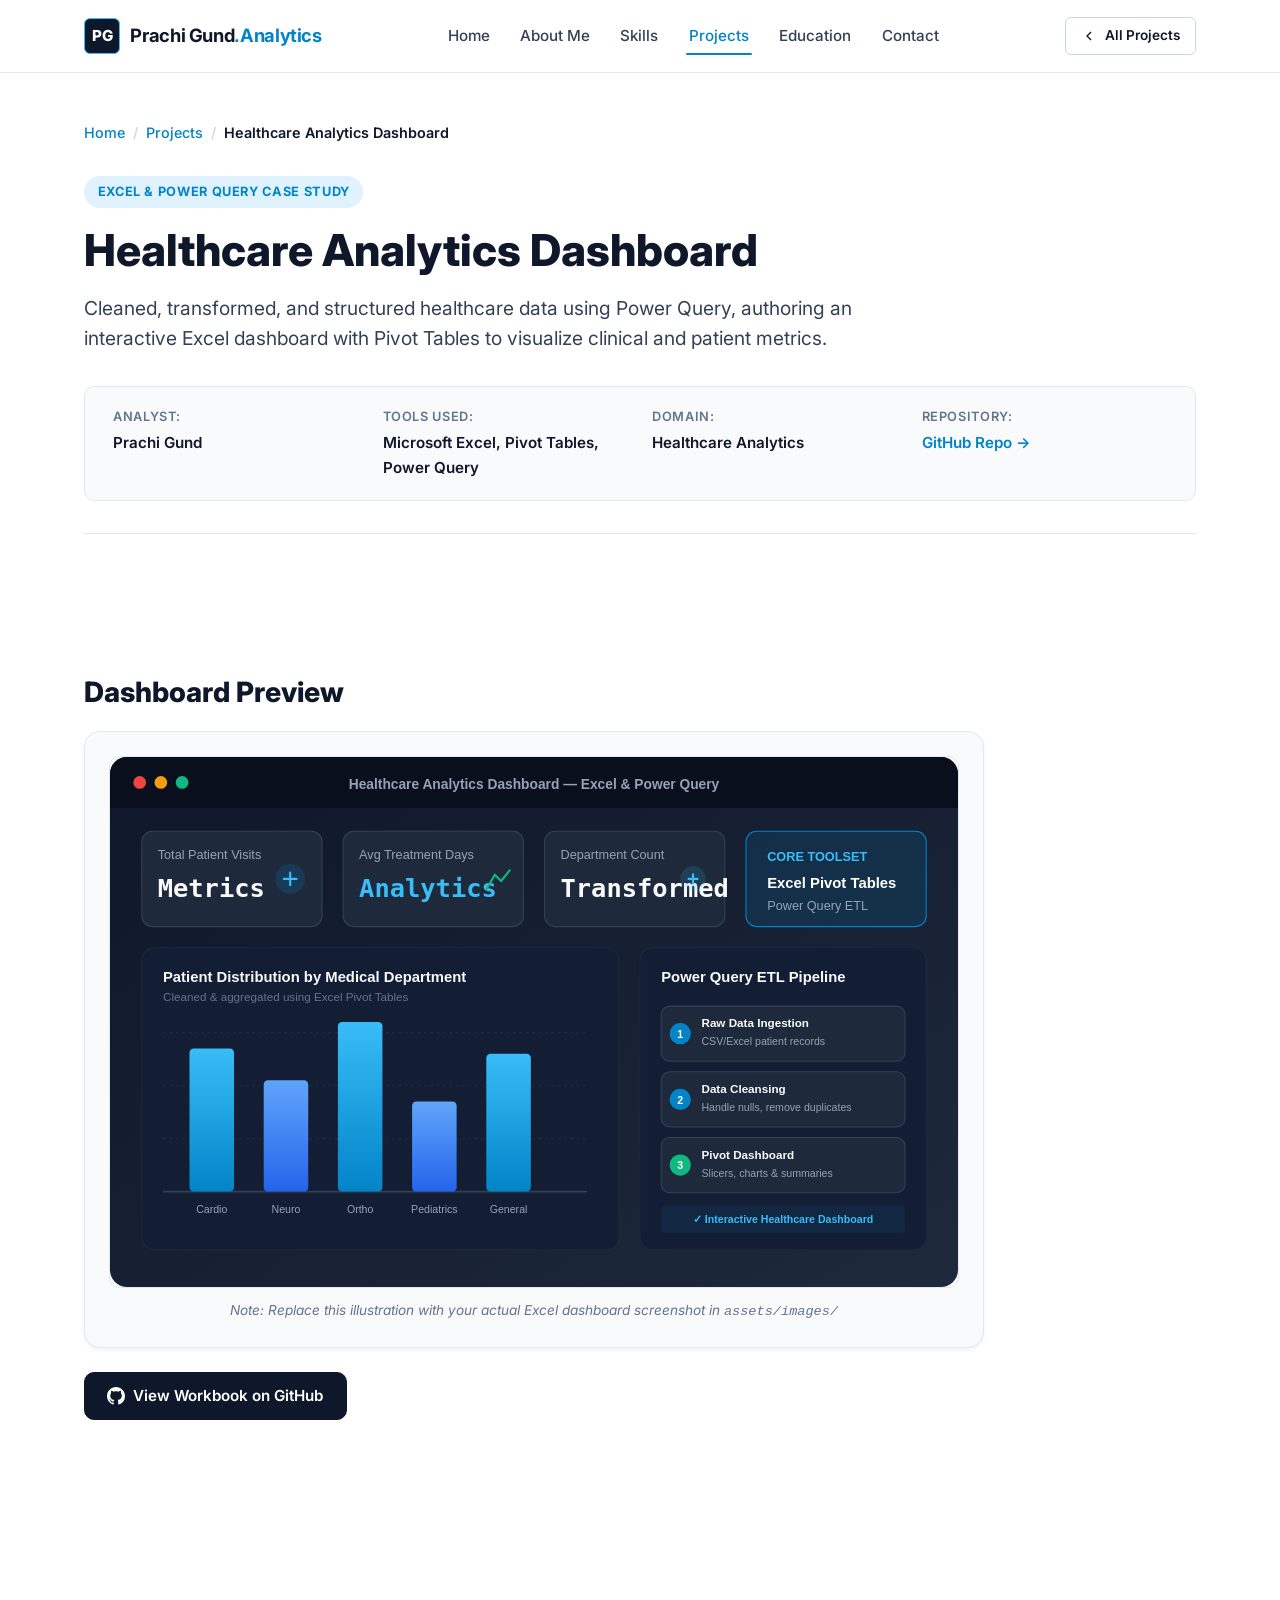
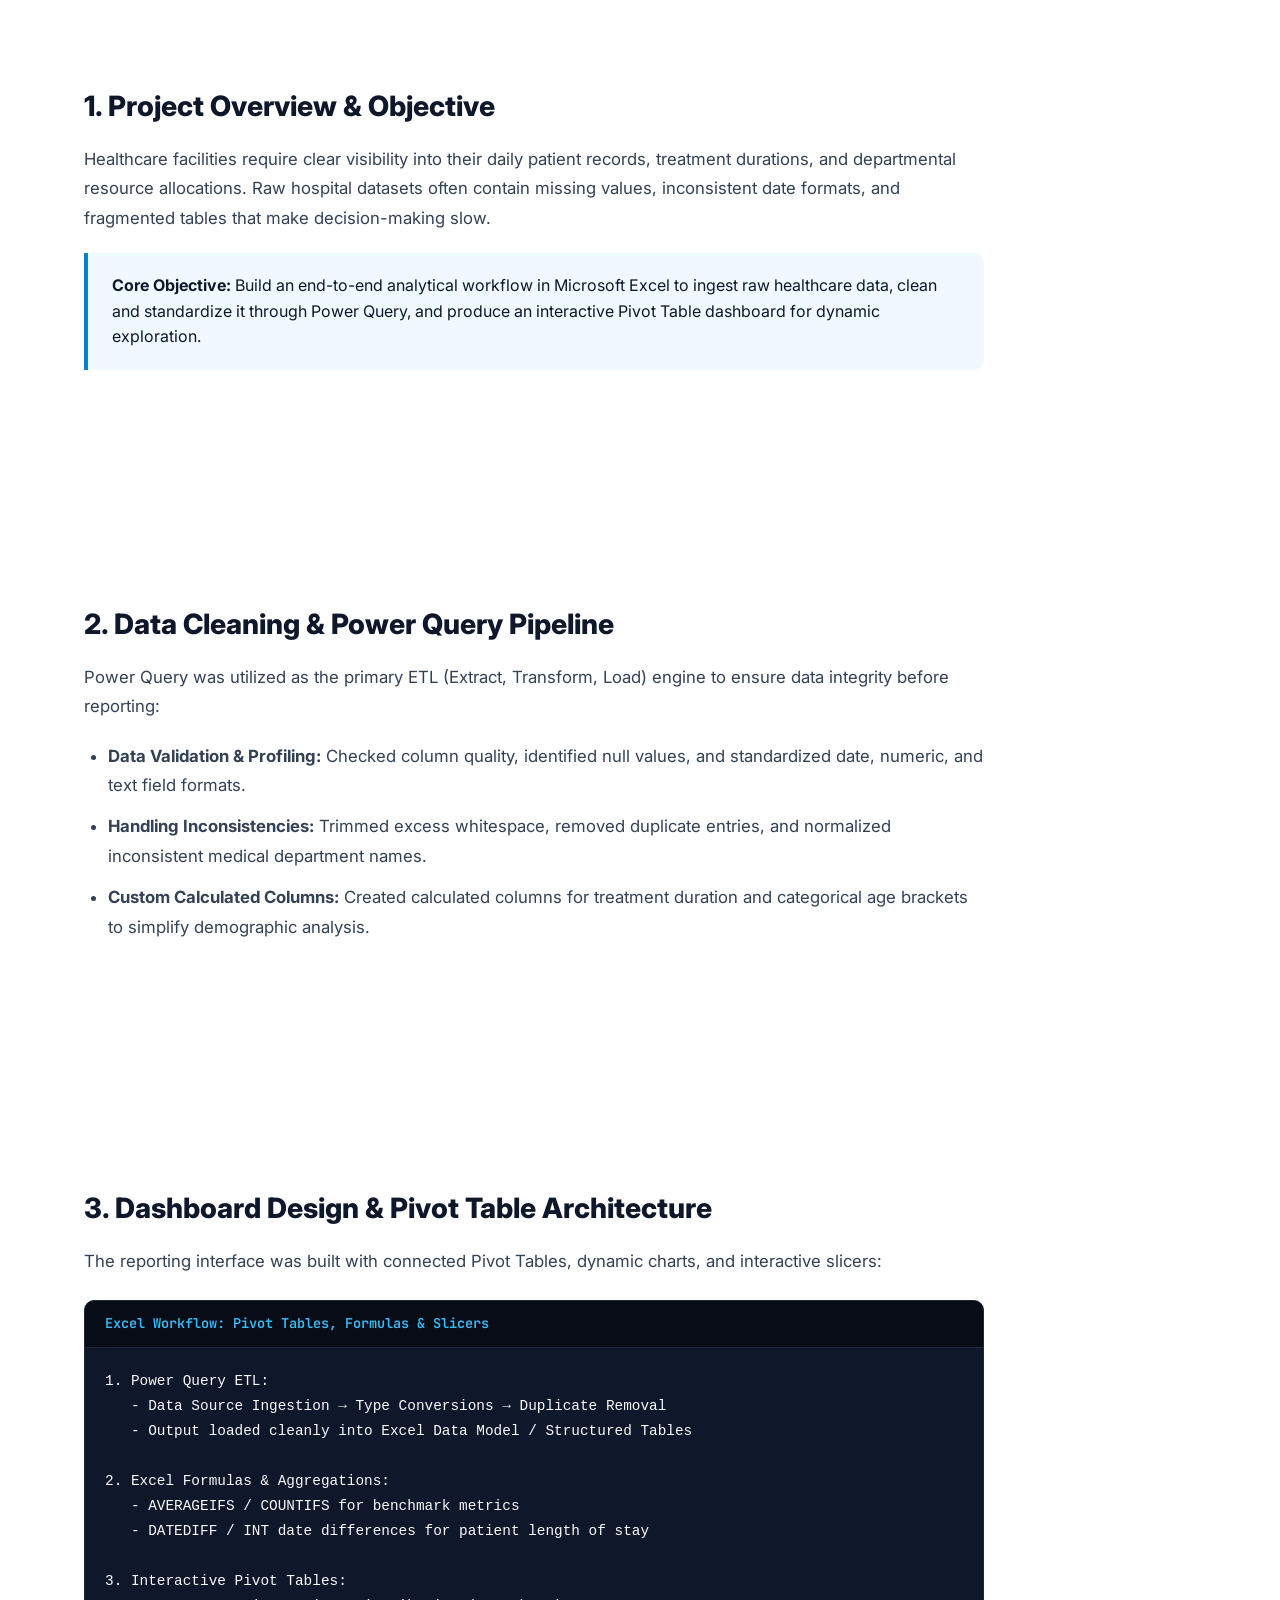
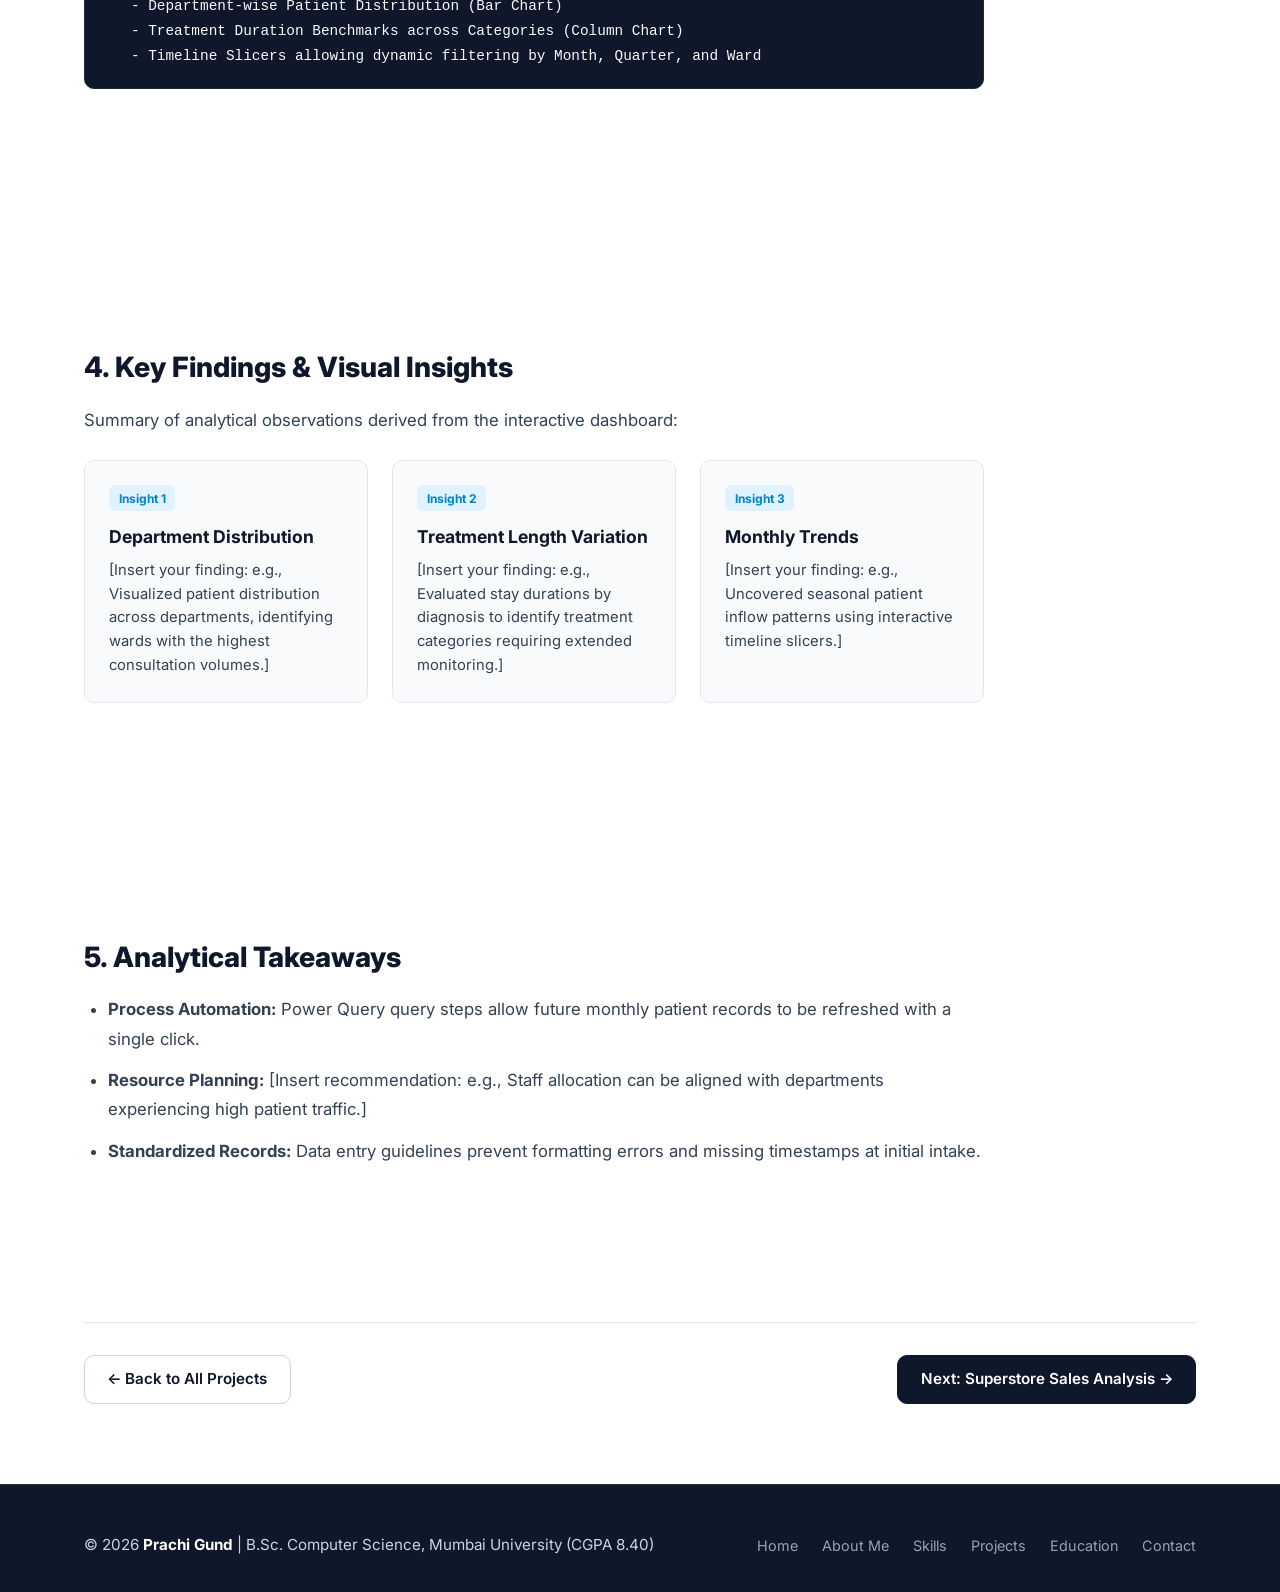
==== project-details/healthcare-analytics/index.html @ e411eb84 "Initial commit - Data Analyst Portfolio" ====
<!DOCTYPE html>
<html lang="en">
<head>
  <meta charset="UTF-8">
  <meta name="viewport" content="width=device-width, initial-scale=1.0">
  <meta name="description" content="Healthcare Analytics Dashboard Case Study - Prachi Gund | Data Analyst Portfolio">
  <title>Healthcare Analytics Dashboard | Case Study | Prachi Gund</title>
  
  <!-- Favicon -->
  <link rel="icon" type="image/svg+xml" href="../../favicon.svg">
  
  <!-- Google Fonts: Inter & JetBrains Mono -->
  <link rel="preconnect" href="https://fonts.googleapis.com">
  <link rel="preconnect" href="https://fonts.gstatic.com" crossorigin>
  <link href="https://fonts.googleapis.com/css2?family=Inter:wght@300;400;500;600;700;800&family=JetBrains+Mono:wght@400;500;600&display=swap" rel="stylesheet">
  
  <!-- Stylesheets -->
  <link rel="stylesheet" href="../../css/style.css">
  <link rel="stylesheet" href="../../css/responsive.css">
</head>
<body class="case-study-page">

  <!-- ==================== TOP NAVIGATION ==================== -->
  <header class="site-header">
    <div class="container navbar">
      <a href="../../index.html" class="brand-logo" aria-label="Portfolio Home">
        <span class="brand-badge">PG</span>
        <span class="brand-name">Prachi Gund<span class="brand-tag">.Analytics</span></span>
      </a>

      <nav class="nav-menu" id="navMenu">
        <a href="../../index.html#hero" class="nav-link">Home</a>
        <a href="../../index.html#about" class="nav-link">About Me</a>
        <a href="../../index.html#skills" class="nav-link">Skills</a>
        <a href="../../index.html#projects" class="nav-link active">Projects</a>
        <a href="../../index.html#education" class="nav-link">Education</a>
        <a href="../../index.html#contact" class="nav-link">Contact</a>
      </nav>

      <div class="nav-actions">
        <a href="../../index.html#projects" class="btn btn-secondary btn-sm">
          <svg width="16" height="16" viewBox="0 0 24 24" fill="none" stroke="currentColor" stroke-width="2">
            <polyline points="15 18 9 12 15 6"></polyline>
          </svg>
          <span>All Projects</span>
        </a>
      </div>
    </div>
  </header>

  <!-- ==================== CASE STUDY HEADER ==================== -->
  <main class="case-study-main">
    <div class="container">
      
      <!-- Breadcrumb -->
      <nav class="breadcrumb" aria-label="Breadcrumb">
        <a href="../../index.html">Home</a>
        <span class="breadcrumb-separator">/</span>
        <a href="../../index.html#projects">Projects</a>
        <span class="breadcrumb-separator">/</span>
        <span class="breadcrumb-current">Healthcare Analytics Dashboard</span>
      </nav>

      <div class="case-study-hero">
        <div class="project-pill-category">Excel &amp; Power Query Case Study</div>
        <h1 class="case-study-title">Healthcare Analytics Dashboard</h1>
        <p class="case-study-subtitle">
          Cleaned, transformed, and structured healthcare data using Power Query, authoring an interactive Excel dashboard with Pivot Tables to visualize clinical and patient metrics.
        </p>

        <!-- Project Metadata Strip -->
        <div class="meta-strip">
          <div class="meta-item">
            <span class="meta-label">Analyst:</span>
            <span class="meta-value">Prachi Gund</span>
          </div>
          <div class="meta-item">
            <span class="meta-label">Tools Used:</span>
            <span class="meta-value">Microsoft Excel, Pivot Tables, Power Query</span>
          </div>
          <div class="meta-item">
            <span class="meta-label">Domain:</span>
            <span class="meta-value">Healthcare Analytics</span>
          </div>
          <div class="meta-item">
            <span class="meta-label">Repository:</span>
            <span class="meta-value">
              <!-- Replace with actual GitHub URL -->
              <a href="[Insert your GitHub project URL]" target="_blank" rel="noopener noreferrer" class="link-external">
                GitHub Repo &rarr;
              </a>
            </span>
          </div>
        </div>
      </div>

      <!-- Main Project Content -->
      <article class="case-study-article">

        <!-- 1. Screenshot Placeholder -->
        <section class="case-study-section">
          <h2 class="article-heading">Dashboard Preview</h2>
          <div class="media-preview-box">
            <!-- Replace this SVG with your actual Excel dashboard screenshot -->
            <img src="../../assets/images/healthcare-dashboard.svg" alt="Healthcare Analytics Dashboard Preview" class="dashboard-img-preview">
            <div class="image-caption-note">
              <em>Note: Replace this illustration with your actual Excel dashboard screenshot in <code>assets/images/</code></em>
            </div>
          </div>
          <div class="action-buttons-wrap">
            <a href="[Insert your GitHub project URL]" target="_blank" rel="noopener noreferrer" class="btn btn-primary">
              <svg width="18" height="18" viewBox="0 0 24 24" fill="currentColor">
                <path d="M12 0C5.37 0 0 5.37 0 12c0 5.31 3.435 9.795 8.205 11.385.6.105.825-.255.825-.57 0-.285-.015-1.23-.015-2.235-3.015.555-3.795-.735-4.035-1.41-.135-.345-.72-1.41-1.23-1.695-.42-.225-1.02-.78-.015-.795.945-.015 1.62.87 1.845 1.23 1.08 1.815 2.805 1.305 3.495.99.105-.78.42-1.305.765-1.605-2.67-.3-5.46-1.335-5.46-5.925 0-1.305.465-2.385 1.23-3.225-.12-.3-.54-1.53.12-3.18 0 0 1.005-.315 3.3 1.23.96-.27 1.98-.405 3-.405s2.04.135 3 .405c2.295-1.56 3.3-1.23 3.3-1.23.66 1.65.24 2.88.12 3.18.765.84 1.23 1.905 1.23 3.225 0 4.605-2.805 5.625-5.475 5.925.435.375.81 1.095.81 2.22 0 1.605-.015 2.895-.015 3.3 0 .315.225.69.825.57A12.02 12.02 0 0 0 24 12c0-6.63-5.37-12-12-12z"/>
              </svg>
              <span>View Workbook on GitHub</span>
            </a>
          </div>
        </section>

        <!-- 2. Objective & Scope -->
        <section class="case-study-section">
          <h2 class="article-heading">1. Project Overview &amp; Objective</h2>
          <p class="article-text">
            Healthcare facilities require clear visibility into their daily patient records, treatment durations, and departmental resource allocations. Raw hospital datasets often contain missing values, inconsistent date formats, and fragmented tables that make decision-making slow.
          </p>
          <div class="callout-box">
            <strong>Core Objective:</strong> Build an end-to-end analytical workflow in Microsoft Excel to ingest raw healthcare data, clean and standardize it through Power Query, and produce an interactive Pivot Table dashboard for dynamic exploration.
          </div>
        </section>

        <!-- 3. Data Transformation with Power Query -->
        <section class="case-study-section">
          <h2 class="article-heading">2. Data Cleaning &amp; Power Query Pipeline</h2>
          <p class="article-text">
            Power Query was utilized as the primary ETL (Extract, Transform, Load) engine to ensure data integrity before reporting:
          </p>
          <ul class="article-list">
            <li><strong>Data Validation &amp; Profiling:</strong> Checked column quality, identified null values, and standardized date, numeric, and text field formats.</li>
            <li><strong>Handling Inconsistencies:</strong> Trimmed excess whitespace, removed duplicate entries, and normalized inconsistent medical department names.</li>
            <li><strong>Custom Calculated Columns:</strong> Created calculated columns for treatment duration and categorical age brackets to simplify demographic analysis.</li>
          </ul>
        </section>

        <!-- 4. Interactive Pivot Tables & Dashboard Visuals -->
        <section class="case-study-section">
          <h2 class="article-heading">3. Dashboard Design &amp; Pivot Table Architecture</h2>
          <p class="article-text">
            The reporting interface was built with connected Pivot Tables, dynamic charts, and interactive slicers:
          </p>
          
          <div class="code-card">
            <div class="code-card-header">
              <span class="code-card-title">Excel Workflow: Pivot Tables, Formulas &amp; Slicers</span>
            </div>
            <pre class="code-card-body"><code>1. Power Query ETL:
   - Data Source Ingestion &rarr; Type Conversions &rarr; Duplicate Removal
   - Output loaded cleanly into Excel Data Model / Structured Tables

2. Excel Formulas &amp; Aggregations:
   - AVERAGEIFS / COUNTIFS for benchmark metrics
   - DATEDIFF / INT date differences for patient length of stay

3. Interactive Pivot Tables:
   - Department-wise Patient Distribution (Bar Chart)
   - Treatment Duration Benchmarks across Categories (Column Chart)
   - Timeline Slicers allowing dynamic filtering by Month, Quarter, and Ward</code></pre>
          </div>
        </section>

        <!-- 5. Key Findings & Insights Placeholders -->
        <section class="case-study-section">
          <h2 class="article-heading">4. Key Findings &amp; Visual Insights</h2>
          <p class="article-text">
            Summary of analytical observations derived from the interactive dashboard:
          </p>
          
          <div class="findings-grid">
            <div class="finding-card">
              <div class="finding-badge">Insight 1</div>
              <h3 class="finding-title">Department Distribution</h3>
              <p class="finding-desc">
                [Insert your finding: e.g., Visualized patient distribution across departments, identifying wards with the highest consultation volumes.]
              </p>
            </div>
            
            <div class="finding-card">
              <div class="finding-badge">Insight 2</div>
              <h3 class="finding-title">Treatment Length Variation</h3>
              <p class="finding-desc">
                [Insert your finding: e.g., Evaluated stay durations by diagnosis to identify treatment categories requiring extended monitoring.]
              </p>
            </div>

            <div class="finding-card">
              <div class="finding-badge">Insight 3</div>
              <h3 class="finding-title">Monthly Trends</h3>
              <p class="finding-desc">
                [Insert your finding: e.g., Uncovered seasonal patient inflow patterns using interactive timeline slicers.]
              </p>
            </div>
          </div>
        </section>

        <!-- 6. Practical Recommendations -->
        <section class="case-study-section">
          <h2 class="article-heading">5. Analytical Takeaways</h2>
          <ul class="article-list">
            <li><strong>Process Automation:</strong> Power Query query steps allow future monthly patient records to be refreshed with a single click.</li>
            <li><strong>Resource Planning:</strong> [Insert recommendation: e.g., Staff allocation can be aligned with departments experiencing high patient traffic.]</li>
            <li><strong>Standardized Records:</strong> Data entry guidelines prevent formatting errors and missing timestamps at initial intake.</li>
          </ul>
        </section>

      </article>

      <!-- Back to Top / Navigation Footer -->
      <div class="case-study-footer">
        <a href="../../index.html#projects" class="btn btn-secondary">
          &larr; Back to All Projects
        </a>
        <a href="../superstore-sales-analysis/index.html" class="btn btn-primary">
          Next: Superstore Sales Analysis &rarr;
        </a>
      </div>

    </div>
  </main>

  <!-- ==================== SITE FOOTER ==================== -->
  <footer class="site-footer">
    <div class="container footer-inner">
      <div class="footer-copy">
        &copy; <span id="currentYear"></span> <strong>Prachi Gund</strong> | B.Sc. Computer Science, Mumbai University (CGPA 8.40)
      </div>
      <div class="footer-links">
        <a href="../../index.html#hero" class="footer-link">Home</a>
        <a href="../../index.html#about" class="footer-link">About Me</a>
        <a href="../../index.html#skills" class="footer-link">Skills</a>
        <a href="../../index.html#projects" class="footer-link">Projects</a>
        <a href="../../index.html#education" class="footer-link">Education</a>
        <a href="../../index.html#contact" class="footer-link">Contact</a>
      </div>
    </div>
  </footer>

  <script src="../../js/main.js"></script>
</body>
</html>
---- css/style.css ----
/* ===================================================================
   DATA ANALYST PORTFOLIO - CORE STYLESHEET
   Clean White Background with Navy Blue & Light Blue Accents
   Beginner-friendly, modern, professional & zero-dependency
   =================================================================== */

/* -------------------------------------------------------------------
   1. CSS VARIABLES (DESIGN TOKENS)
   ------------------------------------------------------------------- */
:root {
  /* Background Colors (White & Off-White Palette) */
  --bg-primary: #ffffff;
  --bg-secondary: #f8fafc;
  --bg-card: #ffffff;
  --bg-subtle: #f1f5f9;
  --bg-accent-light: #f0f9ff;

  /* Navy Blue Palette (Primary, Headings & Authority) */
  --navy-darkest: #090e17;
  --navy-dark: #0f172a;
  --navy-primary: #1e3a8a;
  --navy-medium: #1e293b;
  --navy-light: #334155;

  /* Light Blue Palette (Accents, Focus & Highlights) */
  --blue-accent: #0284c7;
  --blue-accent-hover: #0369a1;
  --blue-light: #38bdf8;
  --blue-tint: #e0f2fe;
  --blue-glow: rgba(2, 132, 199, 0.15);

  /* Functional Status Colors */
  --emerald-accent: #059669;
  --emerald-tint: #ecfdf5;

  /* Typography Colors */
  --text-primary: #0f172a;
  --text-secondary: #334155;
  --text-muted: #64748b;
  --text-on-navy: #ffffff;

  /* Borders & Dividers */
  --border-light: #e2e8f0;
  --border-medium: #cbd5e1;
  --border-focus: #0284c7;

  /* Shadows */
  --shadow-xs: 0 1px 2px rgba(15, 23, 42, 0.05);
  --shadow-sm: 0 2px 4px rgba(15, 23, 42, 0.06);
  --shadow-md: 0 6px 16px -2px rgba(15, 23, 42, 0.08);
  --shadow-lg: 0 12px 28px -4px rgba(15, 23, 42, 0.10);
  --shadow-hover: 0 16px 32px -6px rgba(2, 132, 199, 0.12);

  /* Radii */
  --radius-sm: 6px;
  --radius-md: 10px;
  --radius-lg: 16px;
  --radius-full: 9999px;

  /* Typography Stacks */
  --font-sans: 'Inter', -apple-system, BlinkMacSystemFont, 'Segoe UI', Roboto, Helvetica, Arial, sans-serif;
  --font-mono: 'JetBrains Mono', 'Fira Code', 'Courier New', monospace;

  /* Container Max Width */
  --container-width: 1160px;
  --transition-speed: 0.25s ease;
}

/* -------------------------------------------------------------------
   2. GLOBAL RESET & BASE STYLES
   ------------------------------------------------------------------- */
*, *::before, *::after {
  box-sizing: border-box;
  margin: 0;
  padding: 0;
}

html {
  font-family: var(--font-sans);
  font-size: 16px;
  color: var(--text-primary);
  background-color: var(--bg-primary);
  scroll-behavior: smooth;
  -webkit-text-size-adjust: 100%;
}

body {
  line-height: 1.6;
  background-color: var(--bg-primary);
  color: var(--text-secondary);
  overflow-x: hidden;
}

img, svg {
  display: block;
  max-width: 100%;
  height: auto;
}

a {
  color: var(--blue-accent);
  text-decoration: none;
  transition: color var(--transition-speed);
}

a:hover {
  color: var(--blue-accent-hover);
}

button {
  cursor: pointer;
  border: none;
  background: none;
  font-family: inherit;
}

/* -------------------------------------------------------------------
   3. LAYOUT & CONTAINERS
   ------------------------------------------------------------------- */
.container {
  width: 100%;
  max-width: var(--container-width);
  margin-left: auto;
  margin-right: auto;
  padding-left: 1.5rem;
  padding-right: 1.5rem;
}

section {
  padding: 5.5rem 0;
  position: relative;
}

/* Section Header Typography */
.section-header {
  text-align: center;
  max-width: 680px;
  margin: 0 auto 3.5rem auto;
}

.section-tag {
  display: inline-block;
  padding: 0.35rem 0.9rem;
  background-color: var(--blue-tint);
  color: var(--blue-accent);
  font-size: 0.85rem;
  font-weight: 700;
  text-transform: uppercase;
  letter-spacing: 0.08em;
  border-radius: var(--radius-full);
  margin-bottom: 0.85rem;
  border: 1px solid var(--border-light);
}

.section-title {
  font-size: 2.25rem;
  font-weight: 800;
  color: var(--navy-dark);
  line-height: 1.25;
  margin-bottom: 1rem;
}

.section-desc {
  font-size: 1.05rem;
  color: var(--text-muted);
  line-height: 1.6;
}

/* -------------------------------------------------------------------
   4. NAVIGATION BAR (NAVBAR)
   ------------------------------------------------------------------- */
.site-header {
  position: sticky;
  top: 0;
  z-index: 100;
  background-color: rgba(255, 255, 255, 0.95);
  backdrop-filter: blur(10px);
  border-bottom: 1px solid var(--border-light);
  transition: all var(--transition-speed);
}

.navbar {
  display: flex;
  align-items: center;
  justify-content: space-between;
  height: 4.5rem;
}

.brand-logo {
  display: flex;
  align-items: center;
  gap: 0.65rem;
  text-decoration: none;
}

.brand-badge {
  display: flex;
  align-items: center;
  justify-content: center;
  width: 2.25rem;
  height: 2.25rem;
  background-color: var(--navy-dark);
  color: #ffffff;
  font-weight: 800;
  font-size: 0.95rem;
  border-radius: var(--radius-sm);
  border: 1px solid var(--blue-light);
}

.brand-name {
  font-size: 1.15rem;
  font-weight: 700;
  color: var(--navy-dark);
  letter-spacing: -0.02em;
}

.brand-tag {
  color: var(--blue-accent);
}

.nav-menu {
  display: flex;
  align-items: center;
  gap: 1.5rem;
}

.nav-link {
  font-size: 0.95rem;
  font-weight: 500;
  color: var(--text-secondary);
  padding: 0.4rem 0.2rem;
  position: relative;
  transition: color var(--transition-speed);
}

.nav-link:hover,
.nav-link.active {
  color: var(--blue-accent);
}

.nav-link.active::after {
  content: '';
  position: absolute;
  bottom: 0;
  left: 0;
  width: 100%;
  height: 2px;
  background-color: var(--blue-accent);
  border-radius: var(--radius-full);
}

.nav-actions {
  display: flex;
  align-items: center;
  gap: 1rem;
}

/* Mobile Hamburger Button */
.hamburger-btn {
  display: none;
  flex-direction: column;
  justify-content: space-between;
  width: 28px;
  height: 20px;
  background: transparent;
  border: none;
  cursor: pointer;
  padding: 0;
}

.hamburger-line {
  display: block;
  width: 100%;
  height: 2.5px;
  background-color: var(--navy-dark);
  border-radius: 2px;
  transition: transform var(--transition-speed), opacity var(--transition-speed);
}

/* -------------------------------------------------------------------
   5. BUTTONS & UI COMPONENTS
   ------------------------------------------------------------------- */
.btn {
  display: inline-flex;
  align-items: center;
  justify-content: center;
  gap: 0.5rem;
  font-size: 0.95rem;
  font-weight: 600;
  padding: 0.7rem 1.4rem;
  border-radius: var(--radius-md);
  text-decoration: none;
  transition: all var(--transition-speed);
  border: 1px solid transparent;
}

.btn-primary {
  background-color: var(--navy-dark);
  color: #ffffff;
  border-color: var(--navy-dark);
}

.btn-primary:hover {
  background-color: var(--blue-accent);
  border-color: var(--blue-accent);
  color: #ffffff;
  box-shadow: 0 4px 12px rgba(2, 132, 199, 0.25);
  transform: translateY(-1px);
}

.btn-secondary {
  background-color: #ffffff;
  color: var(--navy-dark);
  border-color: var(--border-medium);
}

.btn-secondary:hover {
  background-color: var(--bg-accent-light);
  border-color: var(--blue-accent);
  color: var(--blue-accent);
  transform: translateY(-1px);
}

.btn-sm {
  font-size: 0.85rem;
  padding: 0.45rem 0.95rem;
  border-radius: var(--radius-sm);
}

/* -------------------------------------------------------------------
   6. HERO SECTION
   ------------------------------------------------------------------- */
.hero-section {
  padding: 4.5rem 0 5rem 0;
  background: linear-gradient(180deg, #ffffff 0%, var(--bg-secondary) 100%);
  border-bottom: 1px solid var(--border-light);
}

.hero-grid {
  display: grid;
  grid-template-columns: 1.15fr 0.85fr;
  align-items: center;
  gap: 3.5rem;
}

.hero-badge-group {
  display: flex;
  flex-wrap: wrap;
  gap: 0.75rem;
  margin-bottom: 1.5rem;
}

.status-pill {
  display: inline-flex;
  align-items: center;
  gap: 0.5rem;
  padding: 0.35rem 0.85rem;
  background-color: var(--emerald-tint);
  color: var(--emerald-accent);
  font-size: 0.825rem;
  font-weight: 600;
  border-radius: var(--radius-full);
  border: 1px solid rgba(5, 150, 105, 0.2);
}

.pulse-dot {
  width: 8px;
  height: 8px;
  background-color: var(--emerald-accent);
  border-radius: 50%;
  animation: pulse 2s infinite;
}

@keyframes pulse {
  0% { transform: scale(0.95); box-shadow: 0 0 0 0 rgba(5, 150, 105, 0.7); }
  70% { transform: scale(1); box-shadow: 0 0 0 6px rgba(5, 150, 105, 0); }
  100% { transform: scale(0.95); box-shadow: 0 0 0 0 rgba(5, 150, 105, 0); }
}

.edu-pill {
  display: inline-flex;
  align-items: center;
  gap: 0.4rem;
  padding: 0.35rem 0.85rem;
  background-color: var(--blue-tint);
  color: var(--blue-accent);
  font-size: 0.825rem;
  font-weight: 600;
  border-radius: var(--radius-full);
  border: 1px solid var(--border-light);
}

.hero-title {
  font-size: 3rem;
  font-weight: 800;
  line-height: 1.15;
  color: var(--navy-dark);
  margin-bottom: 1.25rem;
  letter-spacing: -0.03em;
}

.hero-highlight {
  color: var(--blue-accent);
}

.hero-description {
  font-size: 1.125rem;
  line-height: 1.7;
  color: var(--text-secondary);
  margin-bottom: 2rem;
}

.hero-actions {
  display: flex;
  flex-wrap: wrap;
  gap: 1rem;
  margin-bottom: 2rem;
}

.hero-socials {
  display: flex;
  align-items: center;
  gap: 1rem;
}

.social-link {
  display: inline-flex;
  align-items: center;
  justify-content: center;
  width: 2.5rem;
  height: 2.5rem;
  background-color: #ffffff;
  color: var(--navy-dark);
  border-radius: var(--radius-md);
  border: 1px solid var(--border-medium);
  transition: all var(--transition-speed);
}

.social-link:hover {
  background-color: var(--blue-tint);
  color: var(--blue-accent);
  border-color: var(--blue-accent);
  transform: translateY(-2px);
}

.hero-visual {
  display: flex;
  justify-content: center;
  align-items: center;
}

.avatar-wrapper {
  position: relative;
  width: 100%;
  max-width: 380px;
  padding: 1.5rem;
  background-color: #ffffff;
  border-radius: var(--radius-lg);
  border: 1px solid var(--border-light);
  box-shadow: var(--shadow-lg);
}

.avatar-img {
  width: 100%;
  border-radius: var(--radius-md);
}

/* Hero Highlights Strip */
.hero-highlights-strip {
  display: grid;
  grid-template-columns: repeat(4, 1fr);
  gap: 1.25rem;
  margin-top: 3.5rem;
  padding: 1.5rem 1.75rem;
  background-color: #ffffff;
  border: 1px solid var(--border-light);
  border-radius: var(--radius-lg);
  box-shadow: var(--shadow-sm);
}

.highlight-item {
  display: flex;
  flex-direction: column;
  padding: 0 0.75rem;
  border-right: 1px solid var(--border-light);
}

.highlight-item:last-child {
  border-right: none;
}

.highlight-val {
  font-size: 1.25rem;
  font-weight: 800;
  color: var(--navy-dark);
  line-height: 1.2;
}

.highlight-label {
  font-size: 0.8rem;
  font-weight: 500;
  color: var(--text-muted);
  margin-top: 0.35rem;
}

/* Copy Email Button */
.copy-email-btn {
  display: inline-flex;
  align-items: center;
  gap: 0.45rem;
  padding: 0.4rem 0.85rem;
  background-color: var(--blue-tint);
  color: var(--blue-accent);
  border: 1px solid rgba(2, 132, 199, 0.25);
  border-radius: var(--radius-sm);
  font-size: 0.825rem;
  font-weight: 600;
  cursor: pointer;
  transition: all var(--transition-speed);
}

.copy-email-btn:hover {
  background-color: var(--blue-accent);
  color: #ffffff;
}

/* Workflow / Methodology Section */
.workflow-section {
  background-color: #ffffff;
  border-bottom: 1px solid var(--border-light);
}

.workflow-grid {
  display: grid;
  grid-template-columns: repeat(4, 1fr);
  gap: 1.5rem;
}

.workflow-card {
  background-color: var(--bg-secondary);
  border: 1px solid var(--border-light);
  border-radius: var(--radius-lg);
  padding: 2rem 1.5rem;
  position: relative;
  transition: all var(--transition-speed);
  display: flex;
  flex-direction: column;
}

.workflow-card:hover {
  transform: translateY(-4px);
  border-color: var(--blue-accent);
  box-shadow: var(--shadow-hover);
  background-color: #ffffff;
}

.workflow-step-num {
  font-family: var(--font-mono);
  font-size: 1.75rem;
  font-weight: 800;
  color: var(--blue-accent);
  margin-bottom: 1rem;
  display: flex;
  align-items: center;
  gap: 0.5rem;
}

.workflow-step-title {
  font-size: 1.1rem;
  font-weight: 700;
  color: var(--navy-dark);
  margin-bottom: 0.75rem;
  line-height: 1.35;
}

.workflow-step-desc {
  font-size: 0.9rem;
  color: var(--text-secondary);
  line-height: 1.6;
}

/* Project Feature List */
.project-feature-list {
  list-style: none;
  padding: 0;
  margin: 0 0 1.25rem 0;
  display: flex;
  flex-direction: column;
  gap: 0.45rem;
}

.project-feature-item {
  display: flex;
  align-items: center;
  gap: 0.5rem;
  font-size: 0.85rem;
  color: var(--navy-dark);
  font-weight: 500;
}

.feature-check-icon {
  color: var(--blue-accent);
  flex-shrink: 0;
}

/* Toast Notification */
.toast-notification {
  position: fixed;
  bottom: 2rem;
  left: 50%;
  transform: translateX(-50%) translateY(100px);
  background-color: var(--navy-dark);
  color: #ffffff;
  padding: 0.85rem 1.75rem;
  border-radius: var(--radius-full);
  box-shadow: var(--shadow-lg);
  font-size: 0.9rem;
  font-weight: 600;
  display: flex;
  align-items: center;
  gap: 0.65rem;
  z-index: 999;
  opacity: 0;
  visibility: hidden;
  transition: all 0.3s cubic-bezier(0.16, 1, 0.3, 1);
  border: 1px solid var(--blue-light);
}

.toast-notification.show {
  transform: translateX(-50%) translateY(0);
  opacity: 1;
  visibility: visible;
}

/* -------------------------------------------------------------------
   7. ABOUT ME SECTION
   ------------------------------------------------------------------- */
.about-section {
  background-color: #ffffff;
}

.about-grid {
  display: grid;
  grid-template-columns: 1.2fr 0.8fr;
  gap: 3rem;
  align-items: start;
}

.about-card {
  background-color: var(--bg-secondary);
  border: 1px solid var(--border-light);
  border-radius: var(--radius-lg);
  padding: 2.5rem;
}

.about-paragraph {
  font-size: 1.05rem;
  line-height: 1.75;
  color: var(--text-secondary);
  margin-bottom: 1.25rem;
}

.about-strengths-title {
  font-size: 1.15rem;
  font-weight: 700;
  color: var(--navy-dark);
  margin-top: 2rem;
  margin-bottom: 1rem;
}

.strengths-grid {
  display: grid;
  grid-template-columns: 1fr 1fr;
  gap: 0.85rem;
}

.strength-item {
  display: flex;
  align-items: center;
  gap: 0.65rem;
  font-size: 0.95rem;
  font-weight: 500;
  color: var(--navy-dark);
}

.strength-icon {
  color: var(--blue-accent);
  flex-shrink: 0;
}

.about-profile-summary {
  background-color: #ffffff;
  border: 1px solid var(--border-light);
  border-radius: var(--radius-lg);
  padding: 2rem;
  box-shadow: var(--shadow-sm);
}

.profile-summary-header {
  display: flex;
  align-items: center;
  gap: 1rem;
  padding-bottom: 1.25rem;
  border-bottom: 1px solid var(--border-light);
  margin-bottom: 1.5rem;
}

.profile-icon-badge {
  display: flex;
  align-items: center;
  justify-content: center;
  width: 3rem;
  height: 3rem;
  border-radius: var(--radius-md);
  background-color: var(--blue-tint);
  color: var(--blue-accent);
}

.profile-summary-title {
  font-size: 1.1rem;
  font-weight: 700;
  color: var(--navy-dark);
}

.profile-summary-sub {
  font-size: 0.85rem;
  color: var(--text-muted);
}

.info-details-list {
  display: flex;
  flex-direction: column;
  gap: 1rem;
}

.info-item {
  display: flex;
  justify-content: space-between;
  font-size: 0.95rem;
  padding-bottom: 0.75rem;
  border-bottom: 1px dashed var(--border-light);
}

.info-item:last-child {
  border-bottom: none;
  padding-bottom: 0;
}

.info-label {
  color: var(--text-muted);
  font-weight: 500;
}

.info-value {
  color: var(--navy-dark);
  font-weight: 600;
  text-align: right;
}

/* -------------------------------------------------------------------
   8. TECHNICAL SKILLS SECTION
   ------------------------------------------------------------------- */
.skills-section {
  background-color: var(--bg-secondary);
  border-top: 1px solid var(--border-light);
  border-bottom: 1px solid var(--border-light);
}

.skills-grid {
  display: grid;
  grid-template-columns: repeat(3, 1fr);
  gap: 2rem;
}

.skill-category-card {
  background-color: #ffffff;
  border: 1px solid var(--border-light);
  border-radius: var(--radius-lg);
  padding: 2rem;
  box-shadow: var(--shadow-sm);
  transition: all var(--transition-speed);
}

.skill-category-card:hover {
  transform: translateY(-4px);
  box-shadow: var(--shadow-hover);
  border-color: var(--blue-accent);
}

.skill-card-header {
  display: flex;
  align-items: center;
  gap: 1rem;
  margin-bottom: 1.5rem;
  padding-bottom: 1rem;
  border-bottom: 1px solid var(--border-light);
}

.skill-cat-icon {
  display: flex;
  align-items: center;
  justify-content: center;
  width: 2.75rem;
  height: 2.75rem;
  border-radius: var(--radius-md);
  background-color: var(--bg-accent-light);
  color: var(--blue-accent);
}

.skill-cat-title {
  font-size: 1.2rem;
  font-weight: 700;
  color: var(--navy-dark);
}

.skill-tags-group {
  display: flex;
  flex-wrap: wrap;
  gap: 0.65rem;
}

.tech-tag {
  display: inline-block;
  padding: 0.45rem 0.85rem;
  font-size: 0.875rem;
  font-weight: 600;
  color: var(--navy-dark);
  background-color: var(--bg-subtle);
  border-radius: var(--radius-sm);
  border: 1px solid var(--border-light);
  transition: all var(--transition-speed);
}

.tech-tag.featured {
  background-color: var(--blue-tint);
  color: var(--blue-accent);
  border-color: rgba(2, 132, 199, 0.3);
}

.tech-tag:hover {
  border-color: var(--blue-accent);
  background-color: #ffffff;
}

/* -------------------------------------------------------------------
   9. FEATURED PROJECTS SECTION
   ------------------------------------------------------------------- */
.projects-section {
  background-color: #ffffff;
}

.projects-filter-bar {
  display: flex;
  justify-content: center;
  flex-wrap: wrap;
  gap: 0.75rem;
  margin-bottom: 2.5rem;
}

.filter-btn {
  padding: 0.5rem 1.25rem;
  font-size: 0.9rem;
  font-weight: 600;
  color: var(--text-secondary);
  background-color: var(--bg-secondary);
  border: 1px solid var(--border-medium);
  border-radius: var(--radius-full);
  transition: all var(--transition-speed);
}

.filter-btn:hover {
  color: var(--blue-accent);
  border-color: var(--blue-accent);
  background-color: var(--bg-accent-light);
}

.filter-btn.active {
  background-color: var(--navy-dark);
  color: #ffffff;
  border-color: var(--navy-dark);
}

.projects-grid {
  display: grid;
  grid-template-columns: repeat(3, 1fr);
  gap: 2rem;
}

.project-card {
  background-color: #ffffff;
  border: 1px solid var(--border-light);
  border-radius: var(--radius-lg);
  overflow: hidden;
  box-shadow: var(--shadow-sm);
  display: flex;
  flex-direction: column;
  transition: all var(--transition-speed);
}

.project-card:hover {
  transform: translateY(-5px);
  box-shadow: var(--shadow-hover);
  border-color: var(--blue-accent);
}

.project-thumbnail-wrap {
  position: relative;
  background-color: var(--bg-secondary);
  border-bottom: 1px solid var(--border-light);
  overflow: hidden;
  aspect-ratio: 16 / 10;
  display: flex;
  align-items: center;
  justify-content: center;
}

.project-thumbnail {
  width: 100%;
  height: 100%;
  object-fit: cover;
  transition: transform 0.4s ease;
}

.project-card:hover .project-thumbnail {
  transform: scale(1.03);
}

.project-tag-pill {
  position: absolute;
  top: 1rem;
  right: 1rem;
  padding: 0.3rem 0.75rem;
  font-size: 0.75rem;
  font-weight: 700;
  text-transform: uppercase;
  letter-spacing: 0.05em;
  background-color: rgba(15, 23, 42, 0.85);
  color: #ffffff;
  border-radius: var(--radius-full);
}

.project-body {
  padding: 1.75rem;
  display: flex;
  flex-direction: column;
  flex-grow: 1;
}

.project-title {
  font-size: 1.25rem;
  font-weight: 700;
  color: var(--navy-dark);
  line-height: 1.35;
  margin-bottom: 0.75rem;
}

.project-desc {
  font-size: 0.95rem;
  color: var(--text-secondary);
  line-height: 1.6;
  margin-bottom: 1.25rem;
  flex-grow: 1;
}

.project-tech-stack {
  display: flex;
  flex-wrap: wrap;
  gap: 0.45rem;
  margin-bottom: 1.5rem;
}

.tech-badge-mini {
  padding: 0.25rem 0.6rem;
  font-size: 0.75rem;
  font-weight: 600;
  border-radius: var(--radius-sm);
  background-color: var(--bg-accent-light);
  color: var(--blue-accent);
  border: 1px solid var(--border-light);
}

.project-actions {
  display: grid;
  grid-template-columns: 1fr auto;
  gap: 0.75rem;
  margin-top: auto;
}

/* -------------------------------------------------------------------
   10. EDUCATION SECTION (STANDALONE)
   ------------------------------------------------------------------- */
.education-section {
  background-color: var(--bg-secondary);
  border-top: 1px solid var(--border-light);
  border-bottom: 1px solid var(--border-light);
}

.education-card {
  max-width: 860px;
  margin: 0 auto;
  background-color: #ffffff;
  border: 1px solid var(--border-light);
  border-radius: var(--radius-lg);
  padding: 2.75rem;
  box-shadow: var(--shadow-sm);
}

.education-header {
  display: flex;
  align-items: flex-start;
  justify-content: space-between;
  gap: 1.5rem;
  padding-bottom: 1.5rem;
  border-bottom: 1px solid var(--border-light);
  margin-bottom: 1.75rem;
}

.education-title-group {
  display: flex;
  align-items: center;
  gap: 1.25rem;
}

.education-icon-wrap {
  display: flex;
  align-items: center;
  justify-content: center;
  width: 3.5rem;
  height: 3.5rem;
  background-color: var(--blue-tint);
  color: var(--blue-accent);
  border-radius: var(--radius-md);
  flex-shrink: 0;
}

.education-degree {
  font-size: 1.4rem;
  font-weight: 800;
  color: var(--navy-dark);
  line-height: 1.2;
}

.education-university {
  font-size: 1.05rem;
  font-weight: 600;
  color: var(--blue-accent);
  margin-top: 0.25rem;
}

.education-period-badge {
  padding: 0.35rem 0.85rem;
  background-color: var(--bg-subtle);
  border: 1px solid var(--border-light);
  border-radius: var(--radius-full);
  font-size: 0.85rem;
  font-weight: 600;
  color: var(--navy-dark);
  white-space: nowrap;
}

.education-content-desc {
  font-size: 1.05rem;
  line-height: 1.7;
  color: var(--text-secondary);
  margin-bottom: 1.5rem;
}

.coursework-box {
  margin-top: 1.5rem;
}

.coursework-title {
  font-size: 0.95rem;
  font-weight: 700;
  text-transform: uppercase;
  letter-spacing: 0.05em;
  color: var(--navy-dark);
  margin-bottom: 0.85rem;
}

.coursework-tags {
  display: flex;
  flex-wrap: wrap;
  gap: 0.5rem;
}

.course-tag {
  padding: 0.35rem 0.75rem;
  background-color: var(--bg-accent-light);
  color: var(--navy-dark);
  border: 1px solid var(--border-light);
  border-radius: var(--radius-sm);
  font-size: 0.85rem;
  font-weight: 500;
}

.cgpa-pill {
  display: inline-flex;
  align-items: center;
  padding: 0.25rem 0.75rem;
  background-color: var(--blue-tint);
  color: var(--blue-accent);
  font-weight: 700;
  font-size: 0.85rem;
  border-radius: var(--radius-full);
  border: 1px solid rgba(2, 132, 199, 0.25);
}

/* Certifications & Achievements Subgrid */
.edu-subgrid {
  display: grid;
  grid-template-columns: 1fr 1fr;
  gap: 1.5rem;
  margin-top: 2rem;
}

.edu-subcard {
  background-color: var(--bg-secondary);
  border: 1px solid var(--border-light);
  border-radius: var(--radius-md);
  padding: 1.5rem;
}

.edu-subtitle {
  font-size: 1.1rem;
  font-weight: 700;
  color: var(--navy-dark);
  margin-bottom: 1rem;
  display: flex;
  align-items: center;
  gap: 0.5rem;
}

.cert-list, .achievement-list {
  list-style: none;
  padding: 0;
  display: flex;
  flex-direction: column;
  gap: 0.85rem;
}

.cert-item, .achievement-item {
  display: flex;
  align-items: flex-start;
  gap: 0.75rem;
  font-size: 0.95rem;
  line-height: 1.5;
  color: var(--text-secondary);
}

.cert-icon, .achievement-icon {
  color: var(--blue-accent);
  flex-shrink: 0;
  margin-top: 0.2rem;
}

.cert-issuer {
  display: block;
  font-size: 0.825rem;
  color: var(--text-muted);
  margin-top: 0.15rem;
}

/* -------------------------------------------------------------------
   11. CONTACT SECTION
   ------------------------------------------------------------------- */
.contact-section {
  background-color: #ffffff;
}

.contact-grid {
  display: grid;
  grid-template-columns: 0.95fr 1.05fr;
  gap: 3.5rem;
  align-items: start;
}

.contact-info-card {
  background-color: var(--bg-secondary);
  border: 1px solid var(--border-light);
  border-radius: var(--radius-lg);
  padding: 2.5rem;
}

.contact-info-title {
  font-size: 1.4rem;
  font-weight: 800;
  color: var(--navy-dark);
  margin-bottom: 0.75rem;
}

.contact-info-desc {
  font-size: 1rem;
  color: var(--text-secondary);
  line-height: 1.6;
  margin-bottom: 2rem;
}

.contact-channels {
  display: flex;
  flex-direction: column;
  gap: 1.25rem;
  margin-bottom: 2rem;
}

.contact-item {
  display: flex;
  align-items: center;
  gap: 1rem;
}

.contact-item-icon {
  display: flex;
  align-items: center;
  justify-content: center;
  width: 2.75rem;
  height: 2.75rem;
  background-color: #ffffff;
  color: var(--blue-accent);
  border-radius: var(--radius-md);
  border: 1px solid var(--border-light);
  flex-shrink: 0;
}

.contact-item-label {
  font-size: 0.8rem;
  text-transform: uppercase;
  letter-spacing: 0.05em;
  color: var(--text-muted);
  font-weight: 600;
}

.contact-item-val {
  font-size: 1rem;
  font-weight: 600;
  color: var(--navy-dark);
}

.contact-form-card {
  background-color: #ffffff;
  border: 1px solid var(--border-light);
  border-radius: var(--radius-lg);
  padding: 2.5rem;
  box-shadow: var(--shadow-sm);
}

.form-group {
  margin-bottom: 1.25rem;
}

.form-label {
  display: block;
  font-size: 0.9rem;
  font-weight: 600;
  color: var(--navy-dark);
  margin-bottom: 0.4rem;
}

.form-control {
  width: 100%;
  padding: 0.75rem 1rem;
  font-family: inherit;
  font-size: 0.95rem;
  color: var(--navy-dark);
  background-color: var(--bg-secondary);
  border: 1px solid var(--border-medium);
  border-radius: var(--radius-md);
  transition: all var(--transition-speed);
}

.form-control:focus {
  outline: none;
  background-color: #ffffff;
  border-color: var(--blue-accent);
  box-shadow: 0 0 0 3px var(--blue-glow);
}

textarea.form-control {
  min-height: 120px;
  resize: vertical;
}

.form-feedback {
  margin-top: 1rem;
  padding: 0.85rem;
  border-radius: var(--radius-md);
  font-size: 0.9rem;
  font-weight: 500;
  display: none;
}

.form-feedback.success {
  display: block;
  background-color: var(--emerald-tint);
  color: var(--emerald-accent);
  border: 1px solid rgba(5, 150, 105, 0.25);
}

/* -------------------------------------------------------------------
   12. CASE STUDY PAGES STYLES
   ------------------------------------------------------------------- */
.case-study-page {
  background-color: #ffffff;
}

.case-study-main {
  padding: 3rem 0 5rem 0;
}

.breadcrumb {
  display: flex;
  align-items: center;
  gap: 0.5rem;
  font-size: 0.9rem;
  font-weight: 500;
  color: var(--text-muted);
  margin-bottom: 2rem;
}

.breadcrumb-separator {
  color: var(--border-medium);
}

.breadcrumb-current {
  color: var(--navy-dark);
  font-weight: 600;
}

.case-study-hero {
  margin-bottom: 3rem;
  padding-bottom: 2rem;
  border-bottom: 1px solid var(--border-light);
}

.project-pill-category {
  display: inline-block;
  padding: 0.35rem 0.85rem;
  background-color: var(--blue-tint);
  color: var(--blue-accent);
  font-size: 0.8rem;
  font-weight: 700;
  text-transform: uppercase;
  letter-spacing: 0.05em;
  border-radius: var(--radius-full);
  margin-bottom: 1rem;
}

.case-study-title {
  font-size: 2.75rem;
  font-weight: 800;
  color: var(--navy-dark);
  line-height: 1.2;
  margin-bottom: 1rem;
}

.case-study-subtitle {
  font-size: 1.2rem;
  line-height: 1.6;
  color: var(--text-secondary);
  max-width: 820px;
  margin-bottom: 2rem;
}

.meta-strip {
  display: grid;
  grid-template-columns: repeat(4, 1fr);
  gap: 1.5rem;
  background-color: var(--bg-secondary);
  border: 1px solid var(--border-light);
  border-radius: var(--radius-md);
  padding: 1.25rem 1.75rem;
}

.meta-item {
  display: flex;
  flex-direction: column;
  gap: 0.25rem;
}

.meta-label {
  font-size: 0.8rem;
  text-transform: uppercase;
  letter-spacing: 0.05em;
  color: var(--text-muted);
  font-weight: 600;
}

.meta-value {
  font-size: 0.95rem;
  font-weight: 600;
  color: var(--navy-dark);
}

.case-study-article {
  max-width: 900px;
}

.case-study-section {
  margin-bottom: 3.5rem;
}

.article-heading {
  font-size: 1.75rem;
  font-weight: 800;
  color: var(--navy-dark);
  margin-bottom: 1rem;
}

.article-text {
  font-size: 1.05rem;
  line-height: 1.75;
  color: var(--text-secondary);
  margin-bottom: 1.25rem;
}

.media-preview-box {
  background-color: var(--bg-secondary);
  border: 1px solid var(--border-light);
  border-radius: var(--radius-lg);
  padding: 1.5rem;
  margin-bottom: 1.5rem;
  box-shadow: var(--shadow-sm);
}

.dashboard-img-preview {
  width: 100%;
  border-radius: var(--radius-md);
  border: 1px solid var(--border-light);
}

.image-caption-note {
  font-size: 0.85rem;
  color: var(--text-muted);
  text-align: center;
  margin-top: 0.75rem;
}

.action-buttons-wrap {
  display: flex;
  gap: 1rem;
  margin-bottom: 2rem;
}

.callout-box {
  background-color: var(--bg-accent-light);
  border-left: 4px solid var(--blue-accent);
  padding: 1.25rem 1.5rem;
  border-radius: 0 var(--radius-md) var(--radius-md) 0;
  font-size: 1rem;
  color: var(--navy-dark);
  line-height: 1.6;
}

.article-list {
  padding-left: 1.5rem;
  font-size: 1.05rem;
  line-height: 1.75;
  color: var(--text-secondary);
}

.article-list li {
  margin-bottom: 0.75rem;
}

/* Code Display Card */
.code-card {
  background-color: var(--navy-dark);
  border-radius: var(--radius-md);
  overflow: hidden;
  margin: 1.5rem 0;
  border: 1px solid var(--navy-medium);
}

.code-card-header {
  background-color: #070c16;
  padding: 0.75rem 1.25rem;
  display: flex;
  align-items: center;
  justify-content: space-between;
  border-bottom: 1px solid var(--navy-medium);
}

.code-card-title {
  color: var(--blue-light);
  font-family: var(--font-mono);
  font-size: 0.85rem;
  font-weight: 600;
}

.code-card-body {
  padding: 1.25rem;
  color: #f8fafc;
  font-family: var(--font-mono);
  font-size: 0.9rem;
  line-height: 1.6;
  overflow-x: auto;
}

/* Findings Grid */
.findings-grid {
  display: grid;
  grid-template-columns: repeat(3, 1fr);
  gap: 1.5rem;
  margin-top: 1.5rem;
}

.finding-card {
  background-color: var(--bg-secondary);
  border: 1px solid var(--border-light);
  border-radius: var(--radius-md);
  padding: 1.5rem;
}

.finding-badge {
  display: inline-block;
  padding: 0.2rem 0.6rem;
  background-color: var(--blue-tint);
  color: var(--blue-accent);
  font-size: 0.75rem;
  font-weight: 700;
  border-radius: var(--radius-sm);
  margin-bottom: 0.75rem;
}

.finding-title {
  font-size: 1.1rem;
  font-weight: 700;
  color: var(--navy-dark);
  margin-bottom: 0.5rem;
}

.finding-desc {
  font-size: 0.925rem;
  line-height: 1.6;
  color: var(--text-secondary);
}

.case-study-footer {
  display: flex;
  justify-content: space-between;
  align-items: center;
  padding-top: 2rem;
  border-top: 1px solid var(--border-light);
  margin-top: 3rem;
}

/* -------------------------------------------------------------------
   13. FOOTER & BACK TO TOP BUTTON
   ------------------------------------------------------------------- */
.site-footer {
  background-color: var(--navy-dark);
  color: #94a3b8;
  padding: 3rem 0;
  border-top: 1px solid var(--navy-medium);
}

.footer-inner {
  display: flex;
  align-items: center;
  justify-content: space-between;
  flex-wrap: wrap;
  gap: 1.5rem;
}

.footer-copy {
  font-size: 0.95rem;
  color: #cbd5e1;
}

.footer-copy strong {
  color: #ffffff;
}

.footer-links {
  display: flex;
  gap: 1.5rem;
}

.footer-link {
  color: #94a3b8;
  font-size: 0.9rem;
  transition: color var(--transition-speed);
}

.footer-link:hover {
  color: #ffffff;
}

.back-to-top {
  position: fixed;
  bottom: 2rem;
  right: 2rem;
  width: 2.75rem;
  height: 2.75rem;
  background-color: var(--navy-dark);
  color: #ffffff;
  border-radius: var(--radius-md);
  border: 1px solid var(--blue-light);
  display: flex;
  align-items: center;
  justify-content: center;
  cursor: pointer;
  opacity: 0;
  visibility: hidden;
  transition: all var(--transition-speed);
  box-shadow: var(--shadow-md);
  z-index: 90;
}

.back-to-top.visible {
  opacity: 1;
  visibility: visible;
}

.back-to-top:hover {
  background-color: var(--blue-accent);
  transform: translateY(-2px);
}
---- css/responsive.css ----
/* ===================================================================
   DATA ANALYST PORTFOLIO - RESPONSIVE STYLESHEET
   Mobile, Tablet, and Desktop Breakpoints
   =================================================================== */

/* -------------------------------------------------------------------
   1. TABLET BREAKPOINT (max-width: 1024px)
   ------------------------------------------------------------------- */
@media (max-width: 1024px) {
  .hero-grid {
    grid-template-columns: 1fr;
    gap: 3rem;
    text-align: center;
  }

  .hero-badge-group {
    justify-content: center;
  }

  .hero-actions {
    justify-content: center;
  }

  .hero-socials {
    justify-content: center;
  }

  .hero-visual {
    order: -1;
  }

  .avatar-wrapper {
    max-width: 300px;
    margin: 0 auto;
  }

  .about-grid {
    grid-template-columns: 1fr;
    gap: 2rem;
  }

  .skills-grid {
    grid-template-columns: repeat(2, 1fr);
  }

  .projects-grid {
    grid-template-columns: repeat(2, 1fr);
  }

  .meta-strip {
    grid-template-columns: repeat(2, 1fr);
    gap: 1.25rem;
  }

  .findings-grid {
    grid-template-columns: repeat(2, 1fr);
  }

  .hero-highlights-strip {
    grid-template-columns: repeat(2, 1fr);
    gap: 1rem;
  }

  .highlight-item:nth-child(2) {
    border-right: none;
  }

  .workflow-grid {
    grid-template-columns: repeat(2, 1fr);
  }
}

/* -------------------------------------------------------------------
   2. MOBILE BREAKPOINT (max-width: 768px)
   ------------------------------------------------------------------- */
@media (max-width: 768px) {
  /* Navigation & Hamburger */
  .hamburger-btn {
    display: flex;
  }

  .hamburger-btn.active .hamburger-line:nth-child(1) {
    transform: translateY(8.5px) rotate(45deg);
  }

  .hamburger-btn.active .hamburger-line:nth-child(2) {
    opacity: 0;
  }

  .hamburger-btn.active .hamburger-line:nth-child(3) {
    transform: translateY(-8.5px) rotate(-45deg);
  }

  .nav-menu {
    position: absolute;
    top: 4.5rem;
    left: 0;
    width: 100%;
    background-color: #ffffff;
    flex-direction: column;
    align-items: flex-start;
    padding: 1.5rem;
    gap: 1rem;
    border-bottom: 1px solid var(--border-light);
    box-shadow: var(--shadow-md);
    display: none;
  }

  .nav-menu.mobile-open {
    display: flex;
  }

  .nav-link {
    width: 100%;
    padding: 0.6rem 0;
    font-size: 1.05rem;
  }

  .nav-link.active::after {
    display: none;
  }

  /* Typography & Spacing */
  section {
    padding: 3.5rem 0;
  }

  .section-title {
    font-size: 1.85rem;
  }

  .hero-title {
    font-size: 2.25rem;
  }

  .hero-description {
    font-size: 1rem;
  }

  /* Grid Layouts Stack into 1 Column */
  .skills-grid {
    grid-template-columns: 1fr;
  }

  .projects-grid {
    grid-template-columns: 1fr;
  }

  .strengths-grid {
    grid-template-columns: 1fr;
  }

  .hero-highlights-strip {
    grid-template-columns: 1fr;
    gap: 1rem;
    padding: 1.25rem;
  }

  .highlight-item {
    border-right: none;
    border-bottom: 1px solid var(--border-light);
    padding: 0 0 0.75rem 0;
  }

  .highlight-item:last-child {
    border-bottom: none;
    padding-bottom: 0;
  }

  .workflow-grid {
    grid-template-columns: 1fr;
  }

  .contact-grid {
    grid-template-columns: 1fr;
    gap: 2rem;
  }

  /* Education Card Header Stack */
  .education-header {
    flex-direction: column;
    align-items: flex-start;
    gap: 1rem;
  }

  .edu-subgrid {
    grid-template-columns: 1fr;
    gap: 1.25rem;
  }

  .education-card {
    padding: 1.75rem;
  }

  .education-degree {
    font-size: 1.2rem;
  }

  /* Case Study Mobile Layout */
  .case-study-title {
    font-size: 2rem;
  }

  .case-study-subtitle {
    font-size: 1.05rem;
  }

  .meta-strip {
    grid-template-columns: 1fr;
  }

  .findings-grid {
    grid-template-columns: 1fr;
  }

  .action-buttons-wrap {
    flex-direction: column;
  }

  .case-study-footer {
    flex-direction: column;
    gap: 1rem;
    align-items: stretch;
  }

  .case-study-footer .btn {
    width: 100%;
  }

  /* Footer */
  .footer-inner {
    flex-direction: column;
    text-align: center;
    gap: 1.25rem;
  }

  .footer-links {
    flex-wrap: wrap;
    justify-content: center;
  }
}

/* -------------------------------------------------------------------
   3. SMALL MOBILE BREAKPOINT (max-width: 480px)
   ------------------------------------------------------------------- */
@media (max-width: 480px) {
  .hero-actions {
    flex-direction: column;
    width: 100%;
  }

  .hero-actions .btn {
    width: 100%;
  }

  .hero-title {
    font-size: 1.95rem;
  }

  .about-card,
  .contact-info-card,
  .contact-form-card {
    padding: 1.5rem;
  }

  .project-actions {
    grid-template-columns: 1fr;
  }
}
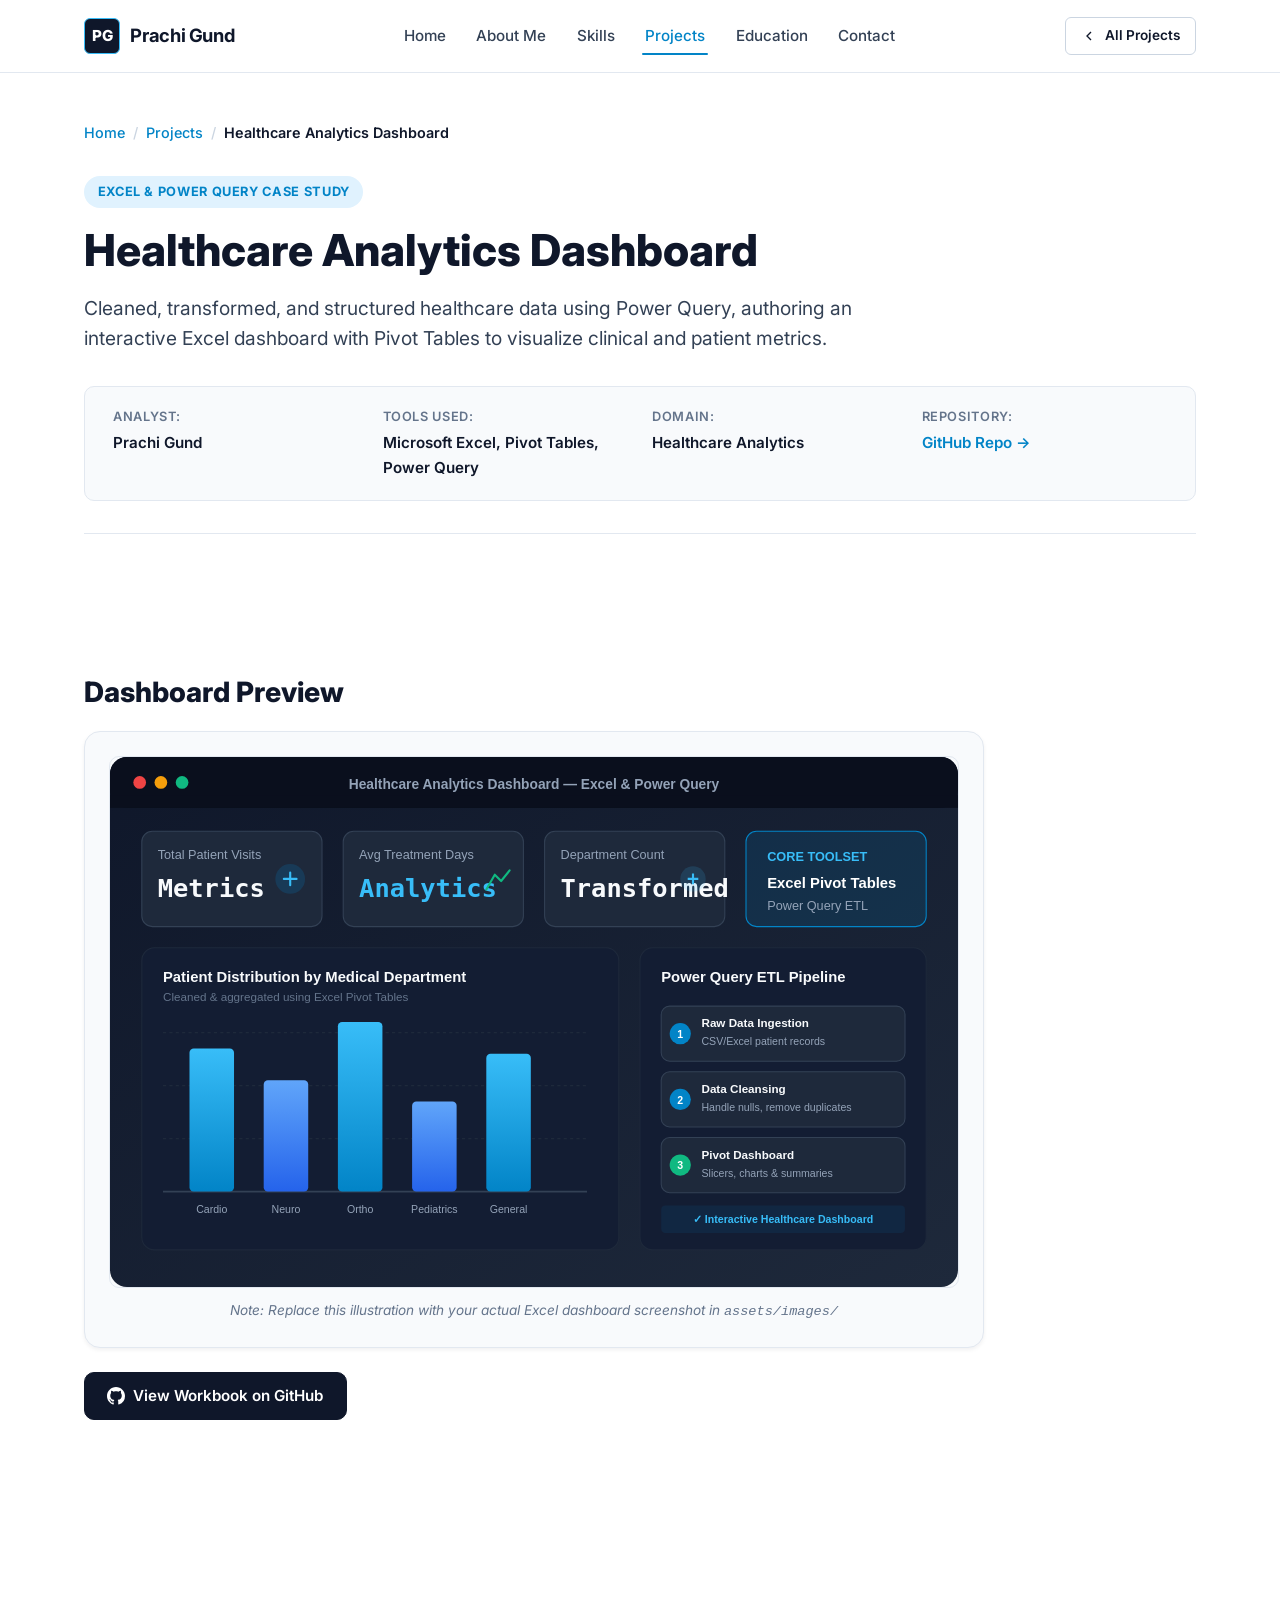
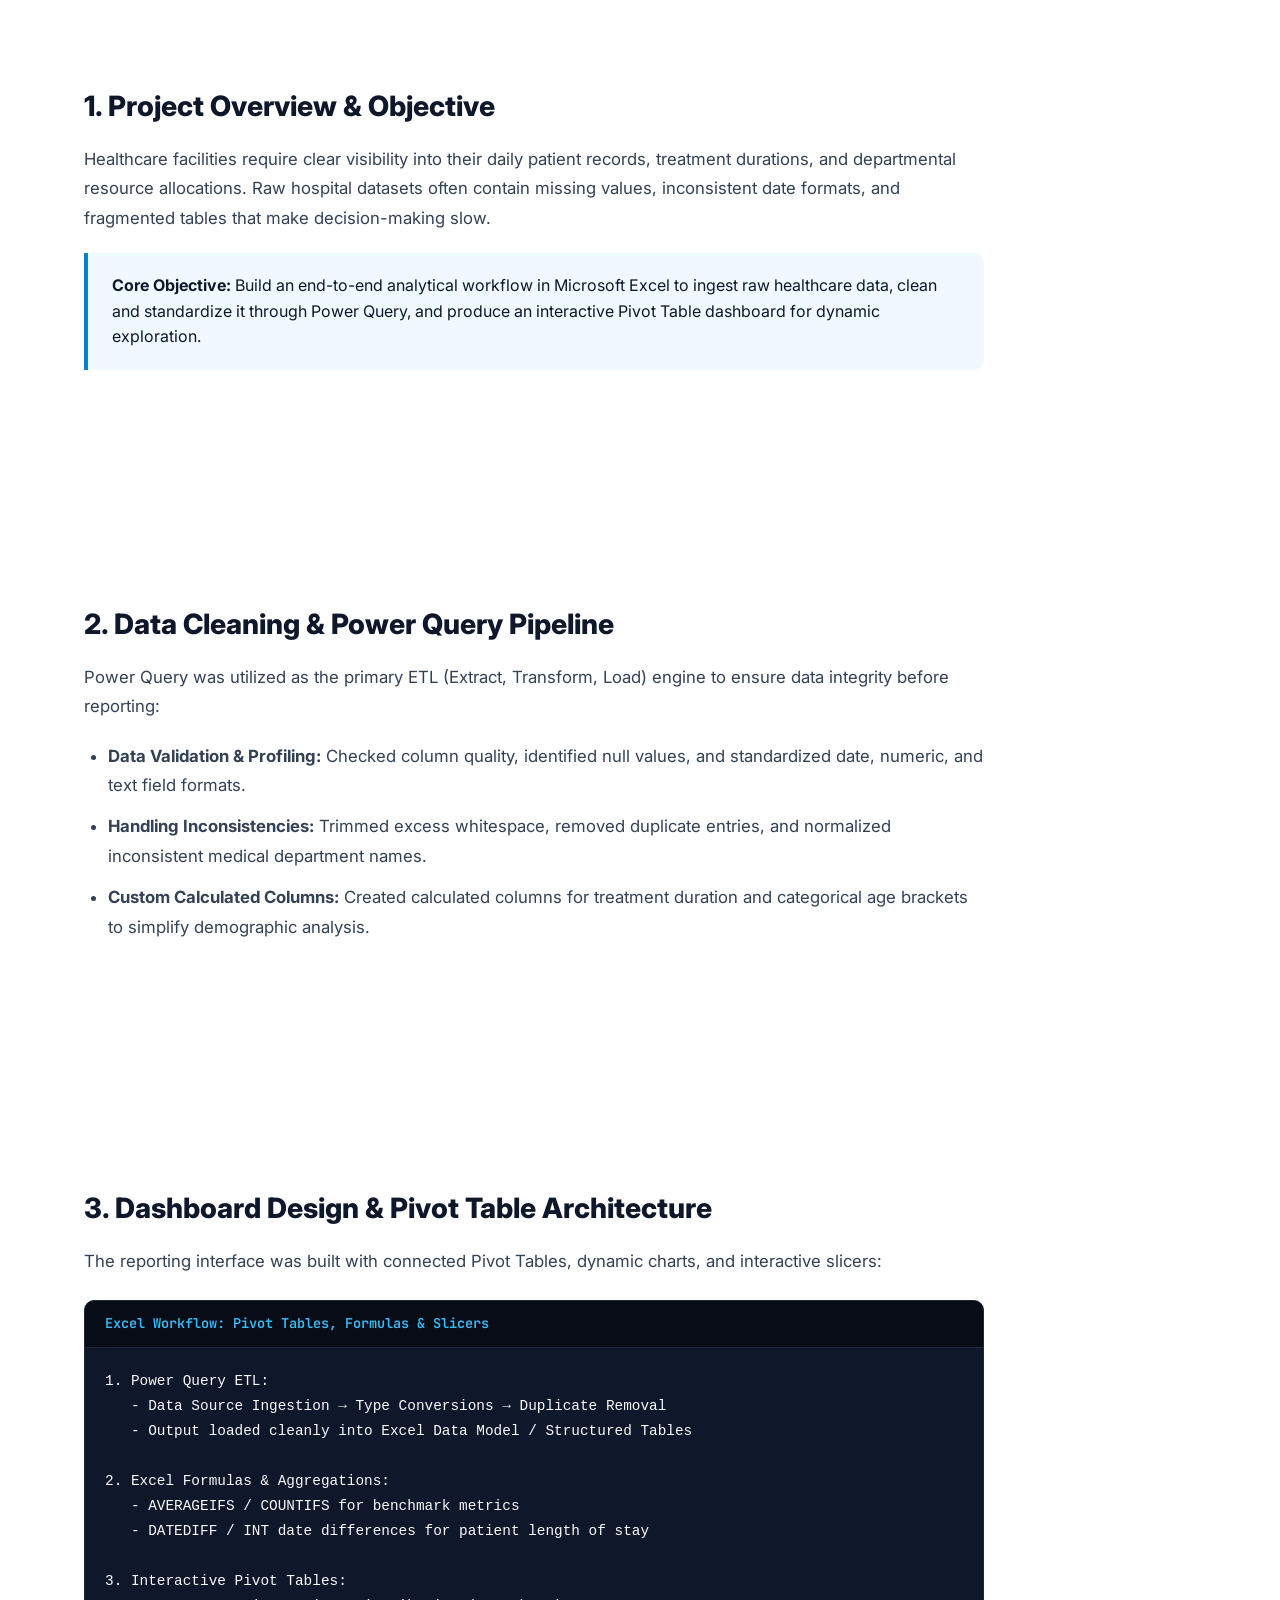
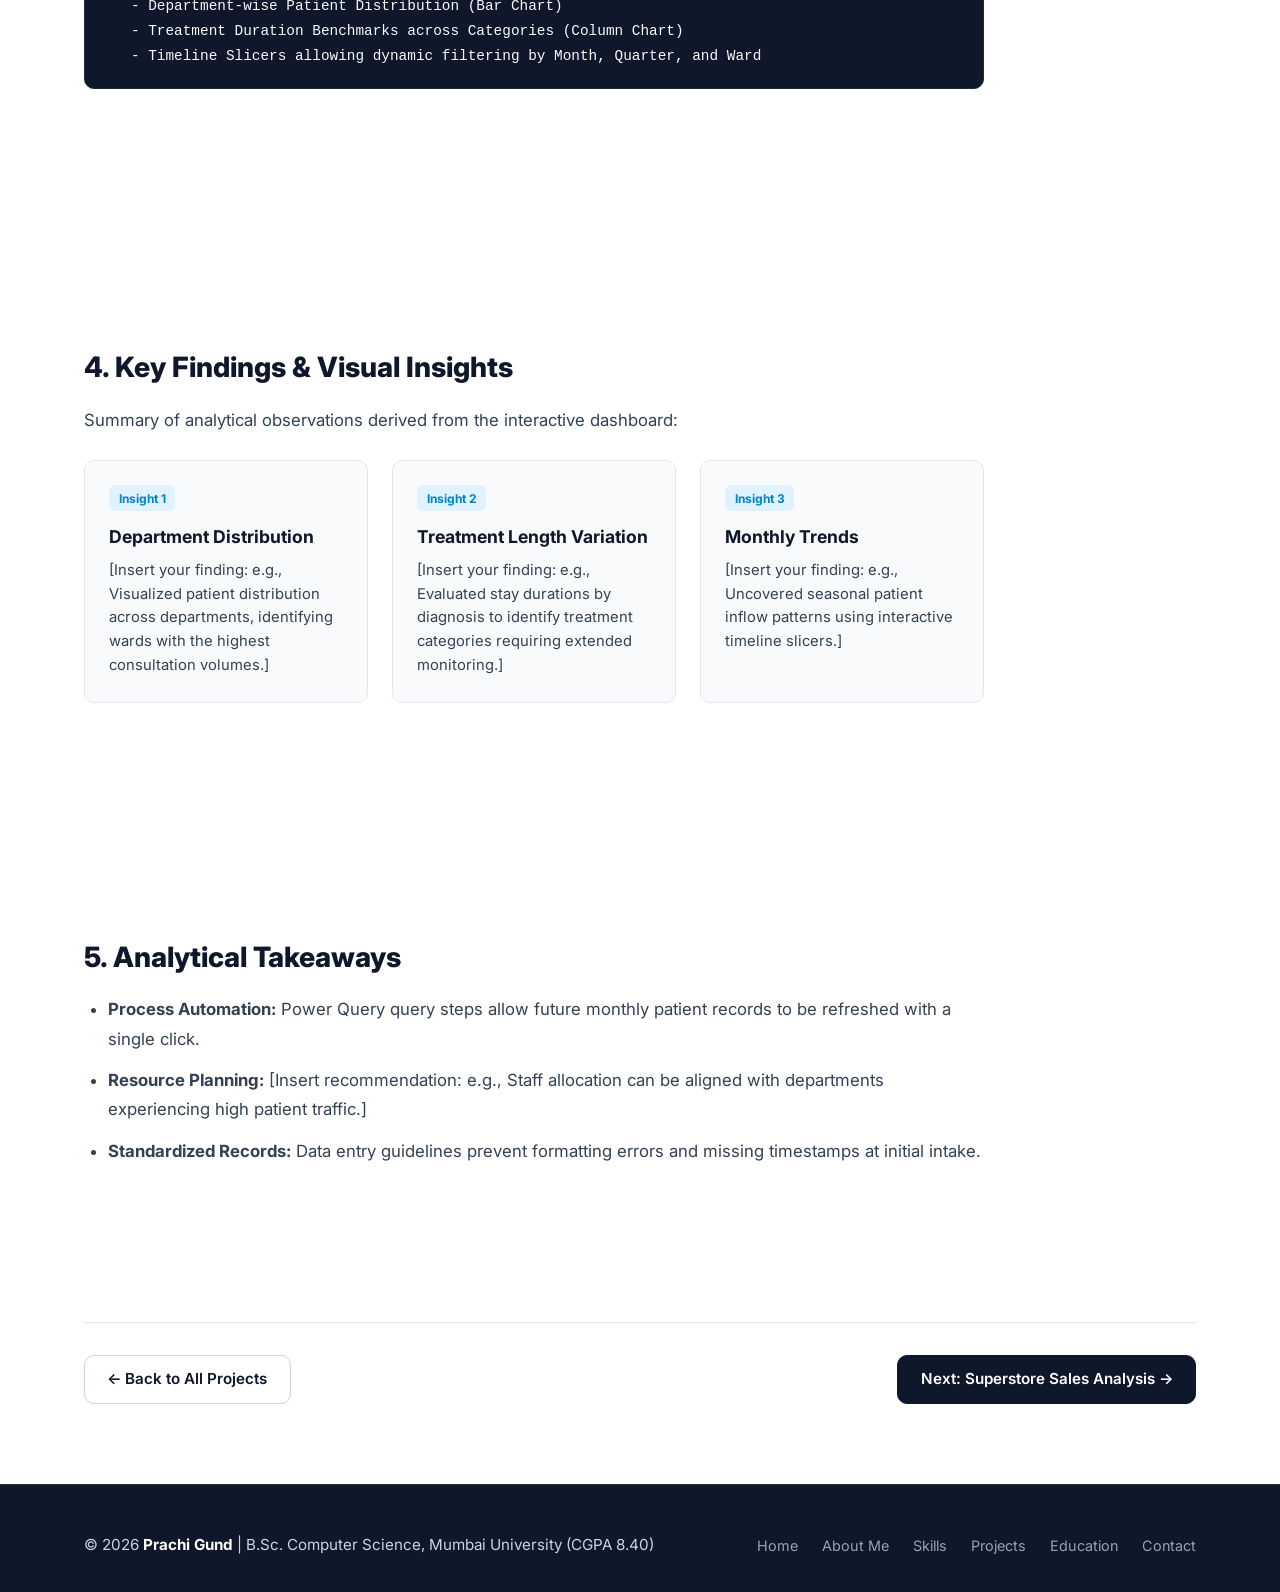
==== commit 06a58339: "Update portfolio branding to Prachi Gund" ====
--- a/project-details/healthcare-analytics/index.html
+++ b/project-details/healthcare-analytics/index.html
@@ -25,7 +25,7 @@
     <div class="container navbar">
       <a href="../../index.html" class="brand-logo" aria-label="Portfolio Home">
         <span class="brand-badge">PG</span>
-        <span class="brand-name">Prachi Gund<span class="brand-tag">.Analytics</span></span>
+        <span class="brand-name">Prachi Gund</span>
       </a>
 
       <nav class="nav-menu" id="navMenu">
--- a/css/style.css
+++ b/css/style.css
@@ -447,6 +447,66 @@
   display: flex;
   justify-content: center;
   align-items: center;
+}
+
+.profile-photo-card {
+  position: relative;
+  width: 100%;
+  max-width: 340px;
+  margin: 0 auto;
+}
+
+.profile-photo-frame {
+  position: relative;
+  border-radius: 20px;
+  overflow: hidden;
+  box-shadow: 0 20px 45px -12px rgba(15, 23, 42, 0.2), 0 0 0 1px rgba(226, 232, 240, 0.9);
+  background: #ffffff;
+  padding: 0.65rem;
+  transition: transform var(--transition-speed), box-shadow var(--transition-speed);
+}
+
+.profile-photo-frame:hover {
+  transform: translateY(-4px);
+  box-shadow: 0 28px 55px -14px rgba(2, 132, 199, 0.25), 0 0 0 2px var(--blue-accent);
+}
+
+.profile-photo-img {
+  width: 100%;
+  height: auto;
+  aspect-ratio: 935 / 1024;
+  object-fit: cover;
+  object-position: top center;
+  border-radius: 14px;
+  display: block;
+}
+
+.profile-photo-badge {
+  position: absolute;
+  bottom: 1.5rem;
+  left: 50%;
+  transform: translateX(-50%);
+  display: inline-flex;
+  align-items: center;
+  gap: 0.5rem;
+  padding: 0.5rem 1.15rem;
+  background-color: rgba(15, 23, 42, 0.92);
+  backdrop-filter: blur(8px);
+  color: #ffffff;
+  font-size: 0.825rem;
+  font-weight: 600;
+  border-radius: var(--radius-full);
+  border: 1px solid rgba(56, 189, 248, 0.4);
+  white-space: nowrap;
+  box-shadow: 0 10px 20px rgba(0, 0, 0, 0.25);
+}
+
+.profile-photo-badge .badge-dot {
+  width: 8px;
+  height: 8px;
+  background-color: #38BDF8;
+  border-radius: 50%;
+  box-shadow: 0 0 8px #38BDF8;
 }
 
 .avatar-wrapper {
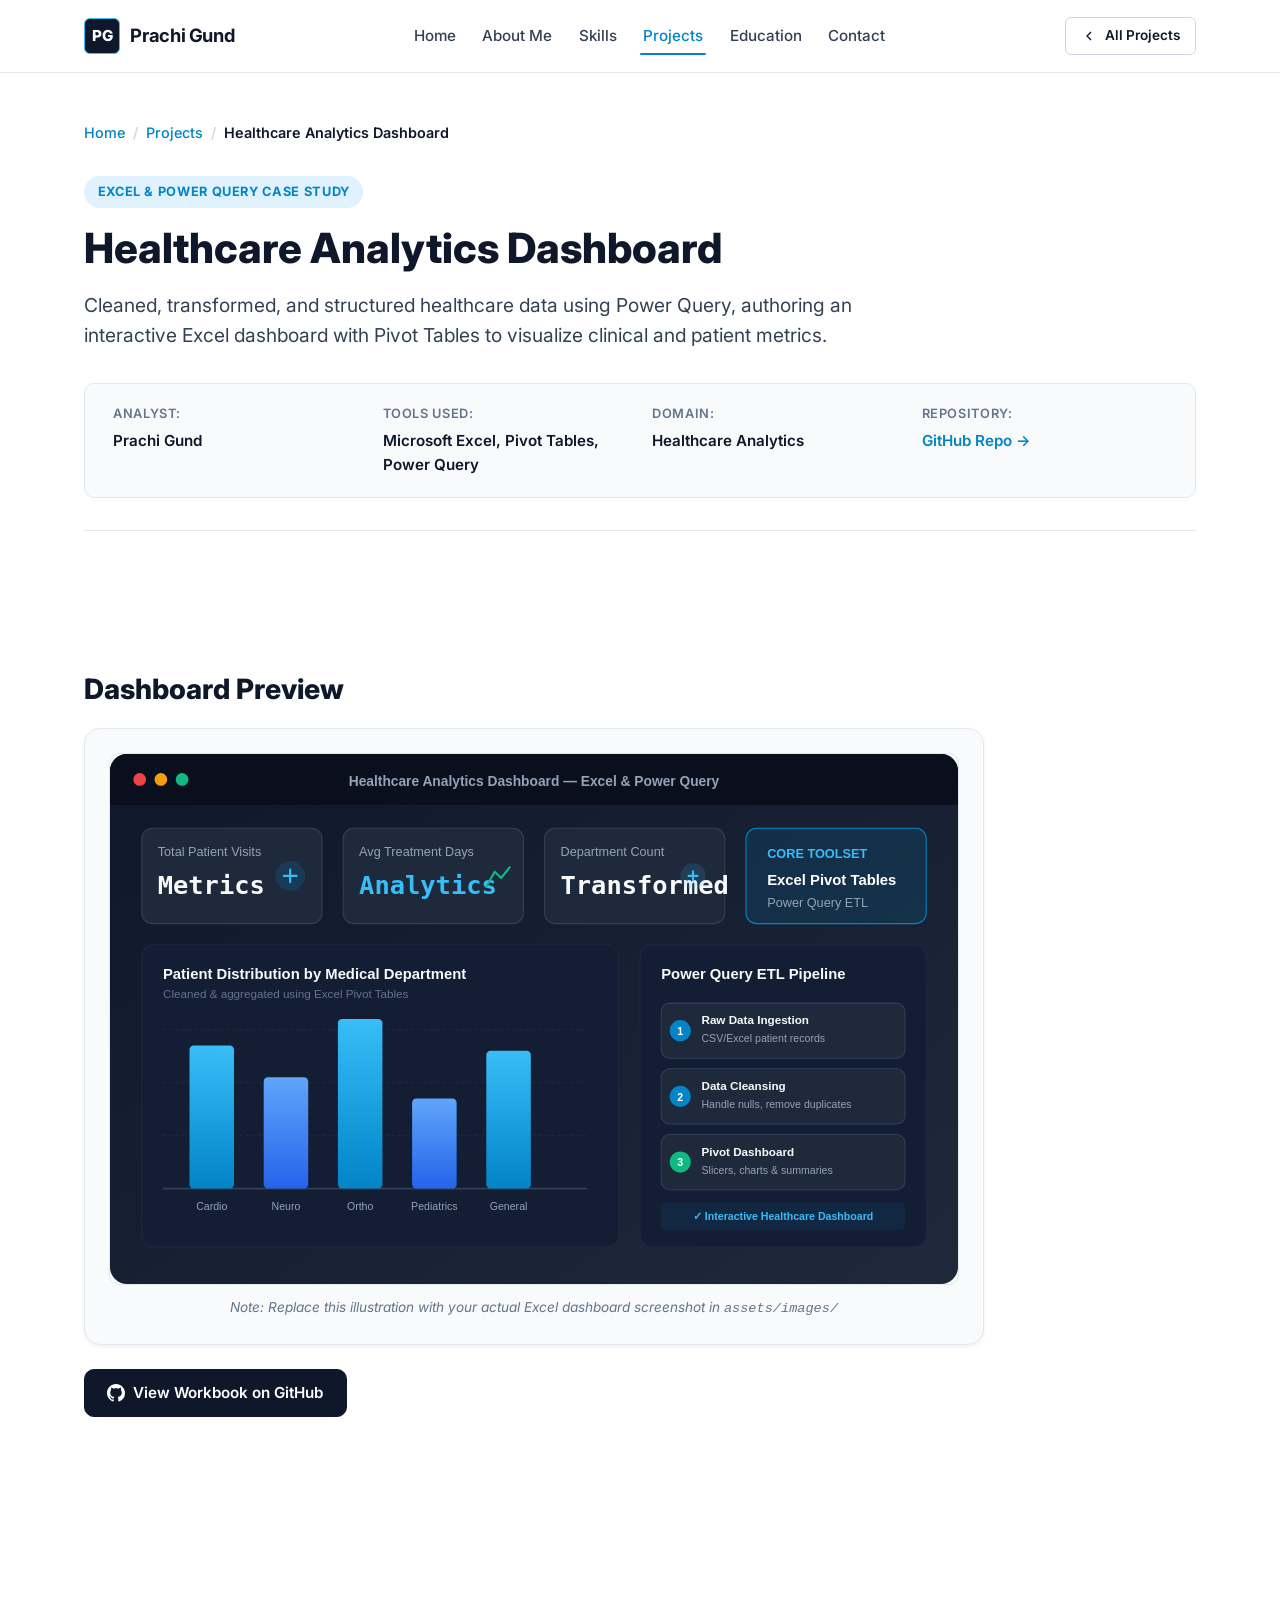
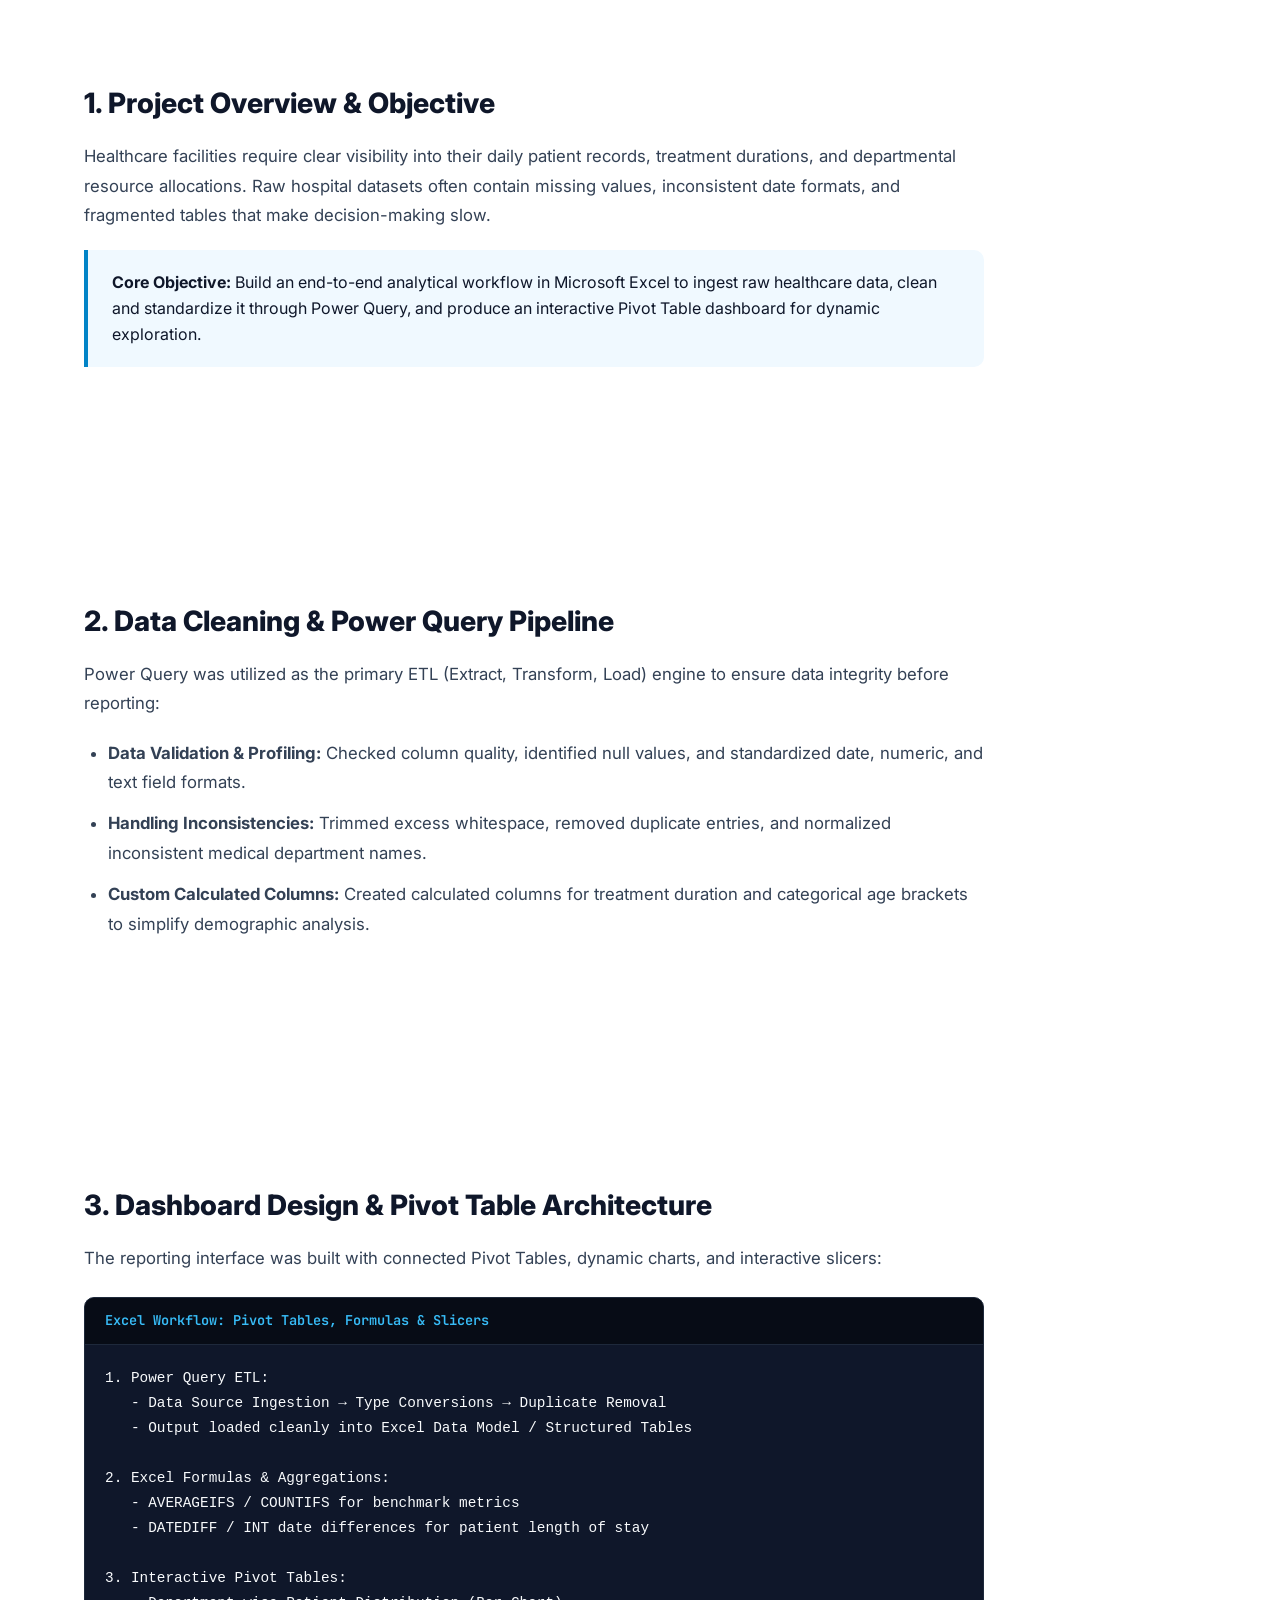
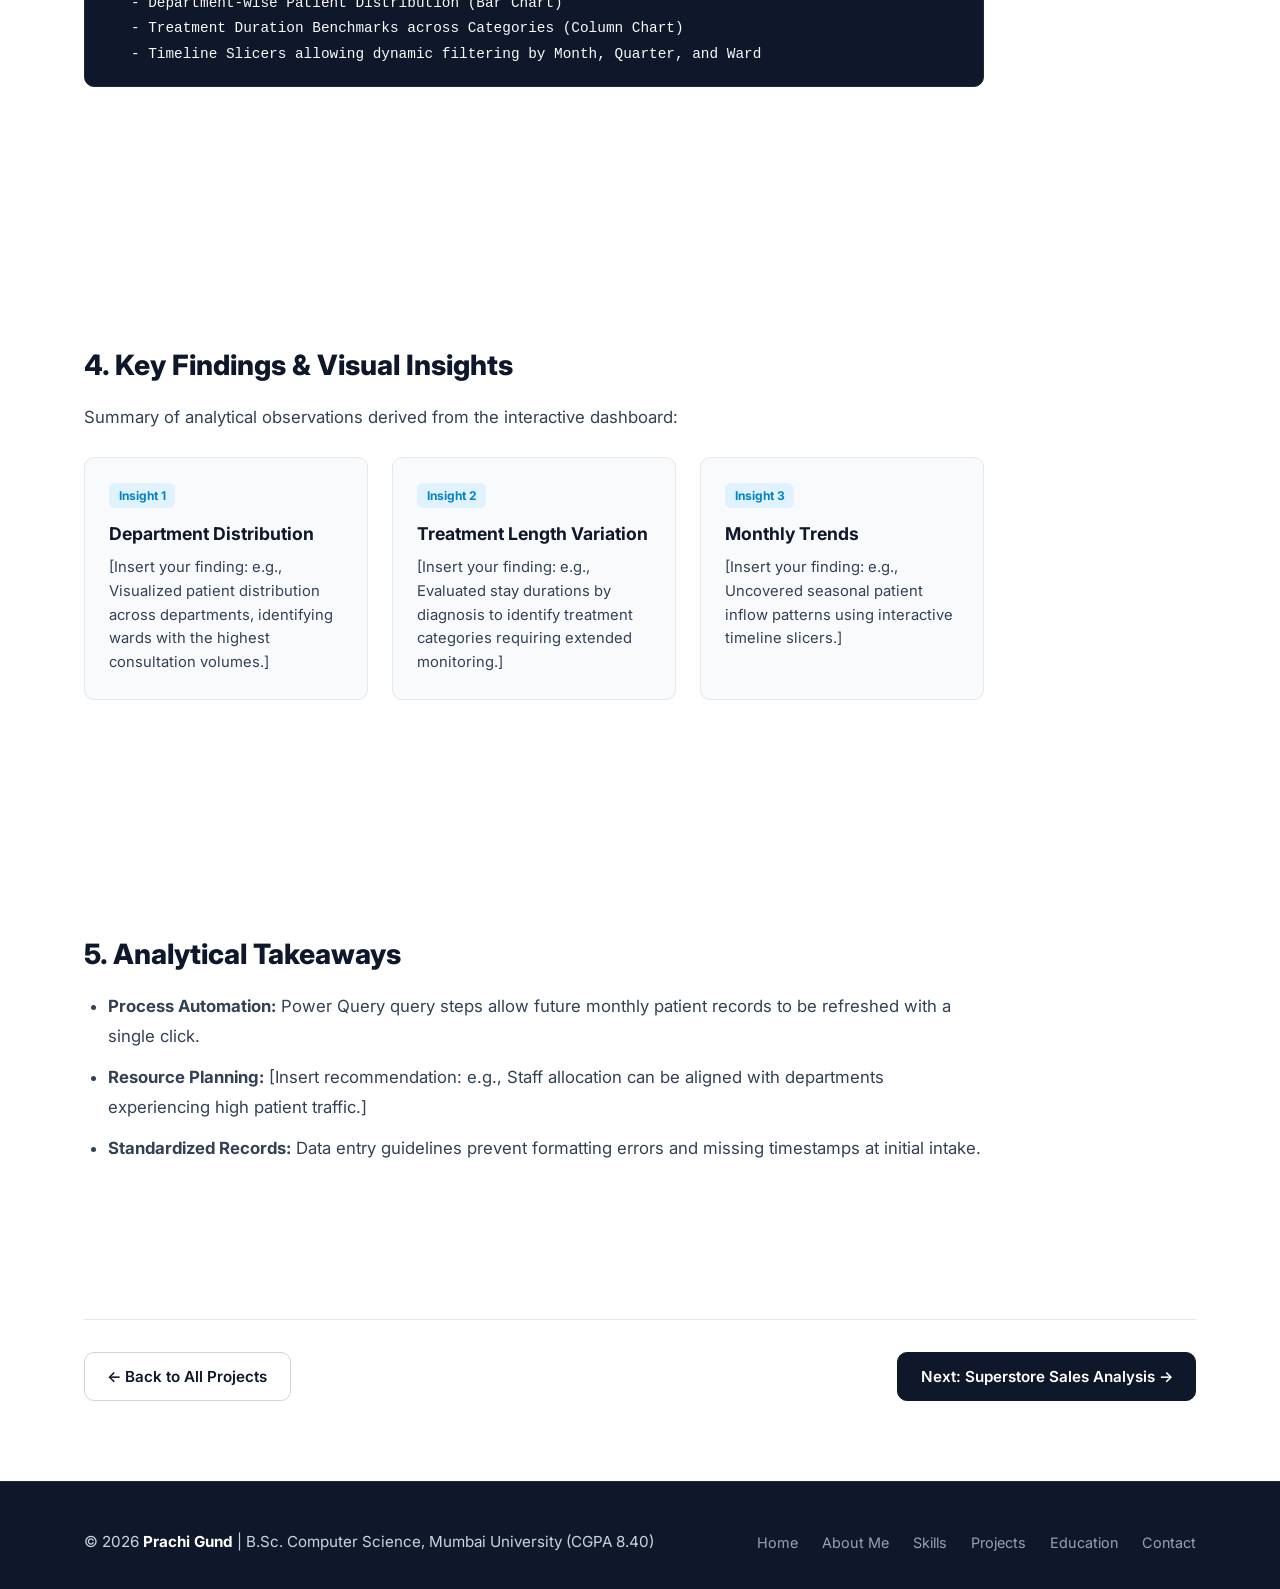
==== commit c2f3f06b: "Upload updated resume and complete full cross-device responsiveness improvements" ====
--- a/project-details/healthcare-analytics/index.html
+++ b/project-details/healthcare-analytics/index.html
@@ -1,23 +1,27 @@
 <!DOCTYPE html>
 <html lang="en">
+
 <head>
   <meta charset="UTF-8">
   <meta name="viewport" content="width=device-width, initial-scale=1.0">
   <meta name="description" content="Healthcare Analytics Dashboard Case Study - Prachi Gund | Data Analyst Portfolio">
   <title>Healthcare Analytics Dashboard | Case Study | Prachi Gund</title>
-  
+
   <!-- Favicon -->
   <link rel="icon" type="image/svg+xml" href="../../favicon.svg">
-  
+
   <!-- Google Fonts: Inter & JetBrains Mono -->
   <link rel="preconnect" href="https://fonts.googleapis.com">
   <link rel="preconnect" href="https://fonts.gstatic.com" crossorigin>
-  <link href="https://fonts.googleapis.com/css2?family=Inter:wght@300;400;500;600;700;800&family=JetBrains+Mono:wght@400;500;600&display=swap" rel="stylesheet">
-  
+  <link
+    href="https://fonts.googleapis.com/css2?family=Inter:wght@300;400;500;600;700;800&family=JetBrains+Mono:wght@400;500;600&display=swap"
+    rel="stylesheet">
+
   <!-- Stylesheets -->
   <link rel="stylesheet" href="../../css/style.css">
   <link rel="stylesheet" href="../../css/responsive.css">
 </head>
+
 <body class="case-study-page">
 
   <!-- ==================== TOP NAVIGATION ==================== -->
@@ -44,6 +48,12 @@
           </svg>
           <span>All Projects</span>
         </a>
+
+        <button class="hamburger-btn" id="hamburgerBtn" aria-label="Toggle Navigation Menu" aria-expanded="false">
+          <span class="hamburger-line"></span>
+          <span class="hamburger-line"></span>
+          <span class="hamburger-line"></span>
+        </button>
       </div>
     </div>
   </header>
@@ -51,7 +61,7 @@
   <!-- ==================== CASE STUDY HEADER ==================== -->
   <main class="case-study-main">
     <div class="container">
-      
+
       <!-- Breadcrumb -->
       <nav class="breadcrumb" aria-label="Breadcrumb">
         <a href="../../index.html">Home</a>
@@ -65,7 +75,8 @@
         <div class="project-pill-category">Excel &amp; Power Query Case Study</div>
         <h1 class="case-study-title">Healthcare Analytics Dashboard</h1>
         <p class="case-study-subtitle">
-          Cleaned, transformed, and structured healthcare data using Power Query, authoring an interactive Excel dashboard with Pivot Tables to visualize clinical and patient metrics.
+          Cleaned, transformed, and structured healthcare data using Power Query, authoring an interactive Excel
+          dashboard with Pivot Tables to visualize clinical and patient metrics.
         </p>
 
         <!-- Project Metadata Strip -->
@@ -86,7 +97,8 @@
             <span class="meta-label">Repository:</span>
             <span class="meta-value">
               <!-- Replace with actual GitHub URL -->
-              <a href="[Insert your GitHub project URL]" target="_blank" rel="noopener noreferrer" class="link-external">
+              <a href="[Insert your GitHub project URL]" target="_blank" rel="noopener noreferrer"
+                class="link-external">
                 GitHub Repo &rarr;
               </a>
             </span>
@@ -102,15 +114,19 @@
           <h2 class="article-heading">Dashboard Preview</h2>
           <div class="media-preview-box">
             <!-- Replace this SVG with your actual Excel dashboard screenshot -->
-            <img src="../../assets/images/healthcare-dashboard.svg" alt="Healthcare Analytics Dashboard Preview" class="dashboard-img-preview">
+            <img src="../../assets/images/healthcare-dashboard.svg" alt="Healthcare Analytics Dashboard Preview"
+              class="dashboard-img-preview">
             <div class="image-caption-note">
-              <em>Note: Replace this illustration with your actual Excel dashboard screenshot in <code>assets/images/</code></em>
+              <em>Note: Replace this illustration with your actual Excel dashboard screenshot in
+                <code>assets/images/</code></em>
             </div>
           </div>
           <div class="action-buttons-wrap">
-            <a href="[Insert your GitHub project URL]" target="_blank" rel="noopener noreferrer" class="btn btn-primary">
+            <a href="[Insert your GitHub project URL]" target="_blank" rel="noopener noreferrer"
+              class="btn btn-primary">
               <svg width="18" height="18" viewBox="0 0 24 24" fill="currentColor">
-                <path d="M12 0C5.37 0 0 5.37 0 12c0 5.31 3.435 9.795 8.205 11.385.6.105.825-.255.825-.57 0-.285-.015-1.23-.015-2.235-3.015.555-3.795-.735-4.035-1.41-.135-.345-.72-1.41-1.23-1.695-.42-.225-1.02-.78-.015-.795.945-.015 1.62.87 1.845 1.23 1.08 1.815 2.805 1.305 3.495.99.105-.78.42-1.305.765-1.605-2.67-.3-5.46-1.335-5.46-5.925 0-1.305.465-2.385 1.23-3.225-.12-.3-.54-1.53.12-3.18 0 0 1.005-.315 3.3 1.23.96-.27 1.98-.405 3-.405s2.04.135 3 .405c2.295-1.56 3.3-1.23 3.3-1.23.66 1.65.24 2.88.12 3.18.765.84 1.23 1.905 1.23 3.225 0 4.605-2.805 5.625-5.475 5.925.435.375.81 1.095.81 2.22 0 1.605-.015 2.895-.015 3.3 0 .315.225.69.825.57A12.02 12.02 0 0 0 24 12c0-6.63-5.37-12-12-12z"/>
+                <path
+                  d="M12 0C5.37 0 0 5.37 0 12c0 5.31 3.435 9.795 8.205 11.385.6.105.825-.255.825-.57 0-.285-.015-1.23-.015-2.235-3.015.555-3.795-.735-4.035-1.41-.135-.345-.72-1.41-1.23-1.695-.42-.225-1.02-.78-.015-.795.945-.015 1.62.87 1.845 1.23 1.08 1.815 2.805 1.305 3.495.99.105-.78.42-1.305.765-1.605-2.67-.3-5.46-1.335-5.46-5.925 0-1.305.465-2.385 1.23-3.225-.12-.3-.54-1.53.12-3.18 0 0 1.005-.315 3.3 1.23.96-.27 1.98-.405 3-.405s2.04.135 3 .405c2.295-1.56 3.3-1.23 3.3-1.23.66 1.65.24 2.88.12 3.18.765.84 1.23 1.905 1.23 3.225 0 4.605-2.805 5.625-5.475 5.925.435.375.81 1.095.81 2.22 0 1.605-.015 2.895-.015 3.3 0 .315.225.69.825.57A12.02 12.02 0 0 0 24 12c0-6.63-5.37-12-12-12z" />
               </svg>
               <span>View Workbook on GitHub</span>
             </a>
@@ -121,10 +137,14 @@
         <section class="case-study-section">
           <h2 class="article-heading">1. Project Overview &amp; Objective</h2>
           <p class="article-text">
-            Healthcare facilities require clear visibility into their daily patient records, treatment durations, and departmental resource allocations. Raw hospital datasets often contain missing values, inconsistent date formats, and fragmented tables that make decision-making slow.
+            Healthcare facilities require clear visibility into their daily patient records, treatment durations, and
+            departmental resource allocations. Raw hospital datasets often contain missing values, inconsistent date
+            formats, and fragmented tables that make decision-making slow.
           </p>
           <div class="callout-box">
-            <strong>Core Objective:</strong> Build an end-to-end analytical workflow in Microsoft Excel to ingest raw healthcare data, clean and standardize it through Power Query, and produce an interactive Pivot Table dashboard for dynamic exploration.
+            <strong>Core Objective:</strong> Build an end-to-end analytical workflow in Microsoft Excel to ingest raw
+            healthcare data, clean and standardize it through Power Query, and produce an interactive Pivot Table
+            dashboard for dynamic exploration.
           </div>
         </section>
 
@@ -132,12 +152,16 @@
         <section class="case-study-section">
           <h2 class="article-heading">2. Data Cleaning &amp; Power Query Pipeline</h2>
           <p class="article-text">
-            Power Query was utilized as the primary ETL (Extract, Transform, Load) engine to ensure data integrity before reporting:
+            Power Query was utilized as the primary ETL (Extract, Transform, Load) engine to ensure data integrity
+            before reporting:
           </p>
           <ul class="article-list">
-            <li><strong>Data Validation &amp; Profiling:</strong> Checked column quality, identified null values, and standardized date, numeric, and text field formats.</li>
-            <li><strong>Handling Inconsistencies:</strong> Trimmed excess whitespace, removed duplicate entries, and normalized inconsistent medical department names.</li>
-            <li><strong>Custom Calculated Columns:</strong> Created calculated columns for treatment duration and categorical age brackets to simplify demographic analysis.</li>
+            <li><strong>Data Validation &amp; Profiling:</strong> Checked column quality, identified null values, and
+              standardized date, numeric, and text field formats.</li>
+            <li><strong>Handling Inconsistencies:</strong> Trimmed excess whitespace, removed duplicate entries, and
+              normalized inconsistent medical department names.</li>
+            <li><strong>Custom Calculated Columns:</strong> Created calculated columns for treatment duration and
+              categorical age brackets to simplify demographic analysis.</li>
           </ul>
         </section>
 
@@ -147,7 +171,7 @@
           <p class="article-text">
             The reporting interface was built with connected Pivot Tables, dynamic charts, and interactive slicers:
           </p>
-          
+
           <div class="code-card">
             <div class="code-card-header">
               <span class="code-card-title">Excel Workflow: Pivot Tables, Formulas &amp; Slicers</span>
@@ -173,21 +197,23 @@
           <p class="article-text">
             Summary of analytical observations derived from the interactive dashboard:
           </p>
-          
+
           <div class="findings-grid">
             <div class="finding-card">
               <div class="finding-badge">Insight 1</div>
               <h3 class="finding-title">Department Distribution</h3>
               <p class="finding-desc">
-                [Insert your finding: e.g., Visualized patient distribution across departments, identifying wards with the highest consultation volumes.]
+                [Insert your finding: e.g., Visualized patient distribution across departments, identifying wards with
+                the highest consultation volumes.]
               </p>
             </div>
-            
+
             <div class="finding-card">
               <div class="finding-badge">Insight 2</div>
               <h3 class="finding-title">Treatment Length Variation</h3>
               <p class="finding-desc">
-                [Insert your finding: e.g., Evaluated stay durations by diagnosis to identify treatment categories requiring extended monitoring.]
+                [Insert your finding: e.g., Evaluated stay durations by diagnosis to identify treatment categories
+                requiring extended monitoring.]
               </p>
             </div>
 
@@ -195,7 +221,8 @@
               <div class="finding-badge">Insight 3</div>
               <h3 class="finding-title">Monthly Trends</h3>
               <p class="finding-desc">
-                [Insert your finding: e.g., Uncovered seasonal patient inflow patterns using interactive timeline slicers.]
+                [Insert your finding: e.g., Uncovered seasonal patient inflow patterns using interactive timeline
+                slicers.]
               </p>
             </div>
           </div>
@@ -205,9 +232,12 @@
         <section class="case-study-section">
           <h2 class="article-heading">5. Analytical Takeaways</h2>
           <ul class="article-list">
-            <li><strong>Process Automation:</strong> Power Query query steps allow future monthly patient records to be refreshed with a single click.</li>
-            <li><strong>Resource Planning:</strong> [Insert recommendation: e.g., Staff allocation can be aligned with departments experiencing high patient traffic.]</li>
-            <li><strong>Standardized Records:</strong> Data entry guidelines prevent formatting errors and missing timestamps at initial intake.</li>
+            <li><strong>Process Automation:</strong> Power Query query steps allow future monthly patient records to be
+              refreshed with a single click.</li>
+            <li><strong>Resource Planning:</strong> [Insert recommendation: e.g., Staff allocation can be aligned with
+              departments experiencing high patient traffic.]</li>
+            <li><strong>Standardized Records:</strong> Data entry guidelines prevent formatting errors and missing
+              timestamps at initial intake.</li>
           </ul>
         </section>
 
@@ -230,7 +260,8 @@
   <footer class="site-footer">
     <div class="container footer-inner">
       <div class="footer-copy">
-        &copy; <span id="currentYear"></span> <strong>Prachi Gund</strong> | B.Sc. Computer Science, Mumbai University (CGPA 8.40)
+        &copy; <span id="currentYear"></span> <strong>Prachi Gund</strong> | B.Sc. Computer Science, Mumbai University
+        (CGPA 8.40)
       </div>
       <div class="footer-links">
         <a href="../../index.html#hero" class="footer-link">Home</a>
@@ -245,5 +276,5 @@
 
   <script src="../../js/main.js"></script>
 </body>
-</html>
-
+
+</html>
--- a/css/style.css
+++ b/css/style.css
@@ -255,17 +255,19 @@
   gap: 1rem;
 }
 
-/* Mobile Hamburger Button */
+/* Mobile Hamburger Button (Accessible 44px tap target) */
 .hamburger-btn {
   display: none;
   flex-direction: column;
   justify-content: space-between;
-  width: 28px;
-  height: 20px;
+  width: 44px;
+  height: 44px;
   background: transparent;
   border: none;
   cursor: pointer;
-  padding: 0;
+  padding: 11px 8px;
+  border-radius: var(--radius-sm);
+  transition: background-color var(--transition-speed);
 }
 
 .hamburger-line {
--- a/css/responsive.css
+++ b/css/responsive.css
@@ -1,19 +1,122 @@
 /* ===================================================================
    DATA ANALYST PORTFOLIO - RESPONSIVE STYLESHEET
-   Mobile, Tablet, and Desktop Breakpoints
+   Prachi Gund | Professional Portfolio
+   Breakpoints: 320px, 375px, 425px, 768px, 1024px, 1280px, 1440px, 1920px
+   Zero external dependencies • Mobile-first & Desktop-first balanced
    =================================================================== */
 
 /* -------------------------------------------------------------------
-   1. TABLET BREAKPOINT (max-width: 1024px)
-   ------------------------------------------------------------------- */
-@media (max-width: 1024px) {
+   1. GLOBAL RESPONSIVE GUARDS & FLUID TYPOGRAPHY
+   ------------------------------------------------------------------- */
+html, body {
+  max-width: 100vw;
+  overflow-x: hidden;
+}
+
+img, svg, video, canvas {
+  max-width: 100%;
+  height: auto;
+}
+
+/* Fluid Heading Scaling */
+.hero-title {
+  font-size: clamp(1.85rem, 5vw + 0.5rem, 3rem);
+}
+
+.section-title {
+  font-size: clamp(1.65rem, 3.5vw + 0.3rem, 2.35rem);
+}
+
+.case-study-title {
+  font-size: clamp(1.75rem, 4vw + 0.4rem, 2.6rem);
+}
+
+/* -------------------------------------------------------------------
+   2. ULTRA-WIDE & LARGE PC MONITORS (min-width: 1440px & 1920px)
+   ------------------------------------------------------------------- */
+@media (min-width: 1440px) {
+  :root {
+    --container-width: 1240px;
+  }
+
+  section {
+    padding: 6.25rem 0;
+  }
+
+  .hero-section {
+    padding: 6.5rem 0 4.5rem 0;
+  }
+
   .hero-grid {
-    grid-template-columns: 1fr;
+    gap: 4.5rem;
+  }
+
+  .about-grid,
+  .contact-grid {
+    gap: 4rem;
+  }
+}
+
+@media (min-width: 1920px) {
+  :root {
+    --container-width: 1320px;
+  }
+
+  body {
+    font-size: 17px;
+  }
+
+  section {
+    padding: 7rem 0;
+  }
+
+  .container {
+    padding-left: 2rem;
+    padding-right: 2rem;
+  }
+}
+
+/* -------------------------------------------------------------------
+   3. LAPTOP & DESKTOP ALIGNMENT (1024px - 1439px)
+   ------------------------------------------------------------------- */
+@media (min-width: 1024px) and (max-width: 1439px) {
+  .hero-grid {
     gap: 3rem;
+  }
+
+  .skills-grid,
+  .projects-grid {
+    gap: 1.5rem;
+  }
+
+  .nav-menu {
+    gap: 1.25rem;
+  }
+}
+
+/* -------------------------------------------------------------------
+   4. TABLET BREAKPOINT (max-width: 1023px)
+   Covers landscape and portrait tablets (iPad Mini, Air, Pro)
+   ------------------------------------------------------------------- */
+@media (max-width: 1023px) {
+  section {
+    padding: 4.5rem 0;
+  }
+
+  .container {
+    padding-left: 1.5rem;
+    padding-right: 1.5rem;
+  }
+
+  /* Hero Section in Tablet */
+  .hero-grid {
+    grid-template-columns: 1fr;
+    gap: 2.75rem;
     text-align: center;
   }
 
   .hero-badge-group {
+    align-items: center;
     justify-content: center;
   }
 
@@ -29,22 +132,39 @@
     order: -1;
   }
 
-  .avatar-wrapper {
-    max-width: 300px;
+  .profile-photo-card {
+    max-width: 320px;
     margin: 0 auto;
   }
 
+  /* Grid Balancing on Tablet */
   .about-grid {
     grid-template-columns: 1fr;
-    gap: 2rem;
-  }
-
+    gap: 2.25rem;
+  }
+
+  /* 2-column balanced layouts */
   .skills-grid {
     grid-template-columns: repeat(2, 1fr);
+    gap: 1.5rem;
+  }
+
+  .skills-grid .skill-category-card:last-child {
+    grid-column: span 2;
   }
 
   .projects-grid {
     grid-template-columns: repeat(2, 1fr);
+    gap: 1.5rem;
+  }
+
+  .projects-grid .project-card:last-child {
+    grid-column: span 2;
+  }
+
+  .workflow-grid {
+    grid-template-columns: repeat(2, 1fr);
+    gap: 1.5rem;
   }
 
   .meta-strip {
@@ -54,33 +174,58 @@
 
   .findings-grid {
     grid-template-columns: repeat(2, 1fr);
+    gap: 1.25rem;
   }
 
   .hero-highlights-strip {
     grid-template-columns: repeat(2, 1fr);
     gap: 1rem;
+    margin-top: 2.5rem;
   }
 
   .highlight-item:nth-child(2) {
     border-right: none;
   }
 
-  .workflow-grid {
-    grid-template-columns: repeat(2, 1fr);
-  }
-}
-
-/* -------------------------------------------------------------------
-   2. MOBILE BREAKPOINT (max-width: 768px)
-   ------------------------------------------------------------------- */
-@media (max-width: 768px) {
-  /* Navigation & Hamburger */
+  .contact-grid {
+    grid-template-columns: 1fr;
+    gap: 2.5rem;
+  }
+}
+
+/* -------------------------------------------------------------------
+   5. TABLET PORTRAIT & MOBILE NAVIGATION BREAKPOINT (max-width: 991px)
+   Activates the mobile navigation drawer to prevent navbar collision
+   ------------------------------------------------------------------- */
+@media (max-width: 991px) {
+  /* Site Header & Navbar */
+  .site-header {
+    height: 4.25rem;
+  }
+
   .hamburger-btn {
     display: flex;
+    align-items: center;
+    justify-content: space-around;
+    width: 44px;
+    height: 44px;
+    padding: 11px 8px;
+    cursor: pointer;
+    border-radius: var(--radius-sm);
+    transition: background-color var(--transition-speed);
+  }
+
+  .hamburger-btn:hover,
+  .hamburger-btn:focus-visible {
+    background-color: var(--bg-subtle);
+  }
+
+  .hamburger-line {
+    transition: transform 0.25s ease, opacity 0.2s ease;
   }
 
   .hamburger-btn.active .hamburger-line:nth-child(1) {
-    transform: translateY(8.5px) rotate(45deg);
+    transform: translateY(7.5px) rotate(45deg);
   }
 
   .hamburger-btn.active .hamburger-line:nth-child(2) {
@@ -88,71 +233,125 @@
   }
 
   .hamburger-btn.active .hamburger-line:nth-child(3) {
-    transform: translateY(-8.5px) rotate(-45deg);
-  }
-
+    transform: translateY(-7.5px) rotate(-45deg);
+  }
+
+  /* Full-width slide-down Navigation Drawer */
   .nav-menu {
-    position: absolute;
-    top: 4.5rem;
+    position: fixed;
+    top: 4.25rem;
     left: 0;
     width: 100%;
+    height: auto;
+    max-height: calc(100vh - 4.25rem);
     background-color: #ffffff;
     flex-direction: column;
-    align-items: flex-start;
-    padding: 1.5rem;
-    gap: 1rem;
-    border-bottom: 1px solid var(--border-light);
-    box-shadow: var(--shadow-md);
+    align-items: stretch;
+    padding: 1.25rem 1.25rem 2rem 1.25rem;
+    gap: 0.35rem;
+    border-bottom: 2px solid var(--border-light);
+    box-shadow: 0 20px 35px rgba(15, 23, 42, 0.12);
+    overflow-y: auto;
+    -webkit-overflow-scrolling: touch;
     display: none;
+    z-index: 999;
   }
 
   .nav-menu.mobile-open {
     display: flex;
+    animation: menuFadeIn 0.2s ease-out forwards;
+  }
+
+  @keyframes menuFadeIn {
+    from {
+      opacity: 0;
+      transform: translateY(-8px);
+    }
+    to {
+      opacity: 1;
+      transform: translateY(0);
+    }
   }
 
   .nav-link {
     width: 100%;
-    padding: 0.6rem 0;
+    padding: 0.85rem 1rem;
     font-size: 1.05rem;
+    font-weight: 600;
+    color: var(--navy-dark);
+    border-radius: var(--radius-md);
+    border-bottom: 1px solid var(--bg-subtle);
+    display: flex;
+    align-items: center;
+    justify-content: space-between;
+    min-height: 44px;
+  }
+
+  .nav-link:hover,
+  .nav-link:active,
+  .nav-link.active {
+    background-color: var(--bg-accent-light);
+    color: var(--blue-accent);
+    padding-left: 1.25rem;
   }
 
   .nav-link.active::after {
     display: none;
   }
 
-  /* Typography & Spacing */
+  .nav-actions {
+    gap: 0.75rem;
+  }
+}
+
+/* -------------------------------------------------------------------
+   6. STANDARD MOBILE BREAKPOINT (max-width: 767px)
+   Phones in landscape or large portrait (iPhone Plus, Android Max)
+   ------------------------------------------------------------------- */
+@media (max-width: 767px) {
   section {
     padding: 3.5rem 0;
   }
 
-  .section-title {
-    font-size: 1.85rem;
-  }
-
-  .hero-title {
-    font-size: 2.25rem;
-  }
-
-  .hero-description {
-    font-size: 1rem;
-  }
-
-  /* Grid Layouts Stack into 1 Column */
+  .section-header {
+    margin-bottom: 2.5rem;
+  }
+
+  /* Single Column Stacking */
   .skills-grid {
     grid-template-columns: 1fr;
   }
 
+  .skills-grid .skill-category-card:last-child {
+    grid-column: span 1;
+  }
+
   .projects-grid {
     grid-template-columns: 1fr;
   }
 
+  .projects-grid .project-card:last-child {
+    grid-column: span 1;
+  }
+
+  .workflow-grid {
+    grid-template-columns: 1fr;
+    gap: 1.25rem;
+  }
+
   .strengths-grid {
     grid-template-columns: 1fr;
+    gap: 0.75rem;
+  }
+
+  .edu-subgrid {
+    grid-template-columns: 1fr;
+    gap: 1.25rem;
   }
 
   .hero-highlights-strip {
     grid-template-columns: 1fr;
-    gap: 1rem;
+    gap: 0.85rem;
     padding: 1.25rem;
   }
 
@@ -167,13 +366,20 @@
     padding-bottom: 0;
   }
 
-  .workflow-grid {
-    grid-template-columns: 1fr;
-  }
-
-  .contact-grid {
-    grid-template-columns: 1fr;
-    gap: 2rem;
+  /* Profile Card & Badge on Mobile */
+  .profile-photo-card {
+    max-width: min(300px, 90vw);
+  }
+
+  .profile-photo-badge {
+    bottom: 0.85rem;
+    width: calc(100% - 1.5rem);
+    max-width: 290px;
+    white-space: normal;
+    text-align: center;
+    font-size: 0.75rem;
+    padding: 0.4rem 0.75rem;
+    gap: 0.4rem;
   }
 
   /* Education Card Header Stack */
@@ -183,30 +389,19 @@
     gap: 1rem;
   }
 
-  .edu-subgrid {
-    grid-template-columns: 1fr;
-    gap: 1.25rem;
-  }
-
   .education-card {
     padding: 1.75rem;
   }
 
   .education-degree {
-    font-size: 1.2rem;
+    font-size: 1.25rem;
   }
 
   /* Case Study Mobile Layout */
-  .case-study-title {
-    font-size: 2rem;
-  }
-
-  .case-study-subtitle {
-    font-size: 1.05rem;
-  }
-
   .meta-strip {
     grid-template-columns: 1fr;
+    padding: 1.25rem;
+    gap: 1rem;
   }
 
   .findings-grid {
@@ -215,6 +410,12 @@
 
   .action-buttons-wrap {
     flex-direction: column;
+    gap: 0.75rem;
+  }
+
+  .action-buttons-wrap .btn {
+    width: 100%;
+    min-height: 44px;
   }
 
   .case-study-footer {
@@ -225,45 +426,243 @@
 
   .case-study-footer .btn {
     width: 100%;
-  }
-
-  /* Footer */
+    min-height: 44px;
+  }
+
+  /* Footer Layout */
+  .site-footer {
+    padding: 2.5rem 0;
+  }
+
   .footer-inner {
     flex-direction: column;
     text-align: center;
-    gap: 1.25rem;
+    gap: 1.5rem;
   }
 
   .footer-links {
     flex-wrap: wrap;
     justify-content: center;
-  }
-}
-
-/* -------------------------------------------------------------------
-   3. SMALL MOBILE BREAKPOINT (max-width: 480px)
-   ------------------------------------------------------------------- */
-@media (max-width: 480px) {
+    gap: 0.75rem 1.25rem;
+  }
+
+  .footer-link {
+    padding: 0.35rem 0.5rem;
+  }
+}
+
+/* -------------------------------------------------------------------
+   7. PHABLET & SMALL MOBILE BREAKPOINT (max-width: 540px)
+   Covers standard smartphones (375px - 425px)
+   ------------------------------------------------------------------- */
+@media (max-width: 540px) {
+  /* Buttons stack full-width for easy tapping */
   .hero-actions {
     flex-direction: column;
     width: 100%;
-  }
-
-  .hero-actions .btn {
-    width: 100%;
-  }
-
-  .hero-title {
-    font-size: 1.95rem;
-  }
-
-  .about-card,
+    gap: 0.65rem;
+  }
+
+  .hero-actions .btn,
+  .hero-actions .copy-email-btn {
+    width: 100%;
+    min-height: 46px;
+    justify-content: center;
+  }
+
+  .hero-badge-group {
+    width: 100%;
+  }
+
+  .status-pill,
+  .edu-pill {
+    width: 100%;
+    justify-content: center;
+    text-align: center;
+    white-space: normal;
+    padding: 0.45rem 0.75rem;
+    font-size: 0.78rem;
+    line-height: 1.4;
+  }
+
+  /* Projects Filter Bar Wrap */
+  .projects-filter-bar {
+    gap: 0.5rem;
+    margin-bottom: 1.75rem;
+  }
+
+  .filter-btn {
+    padding: 0.45rem 0.85rem;
+    font-size: 0.825rem;
+    min-height: 38px;
+  }
+
+  .project-actions {
+    display: flex;
+    flex-direction: column;
+    width: 100%;
+    gap: 0.5rem;
+  }
+
+  .project-actions .btn {
+    width: 100%;
+    min-height: 42px;
+  }
+
+  /* Education section details */
+  .education-title-group {
+    flex-direction: column;
+    align-items: flex-start;
+    gap: 0.75rem;
+  }
+
+  .education-icon-wrap {
+    width: 3rem;
+    height: 3rem;
+  }
+
+  .cgpa-pill {
+    display: inline-block;
+    margin-top: 0.35rem;
+  }
+
+  /* Contact and Forms */
   .contact-info-card,
   .contact-form-card {
-    padding: 1.5rem;
-  }
-
-  .project-actions {
-    grid-template-columns: 1fr;
-  }
-}
+    padding: 1.35rem;
+  }
+
+  .contact-item {
+    flex-direction: column;
+    align-items: flex-start;
+    gap: 0.5rem;
+  }
+
+  .contact-icon {
+    width: 2.25rem;
+    height: 2.25rem;
+  }
+
+  .form-control {
+    font-size: 16px; /* Prevents auto-zoom on iOS */
+    padding: 0.7rem 0.85rem;
+  }
+
+  /* Code Cards horizontal scrolling guard */
+  .code-card-body {
+    padding: 0.85rem;
+    font-size: 0.8rem;
+    line-height: 1.5;
+  }
+
+  .media-preview-box {
+    padding: 0.85rem;
+  }
+}
+
+/* -------------------------------------------------------------------
+   8. ULTRA-COMPACT MOBILE BREAKPOINT (max-width: 374px, including 320px)
+   Covers iPhone SE 1st gen, small Android devices, foldables
+   ------------------------------------------------------------------- */
+@media (max-width: 374px) {
+  .container {
+    padding-left: 0.85rem;
+    padding-right: 0.85rem;
+  }
+
+  /* Navbar on tightest screen */
+  .brand-name {
+    font-size: 0.95rem;
+  }
+
+  .brand-badge {
+    width: 1.95rem;
+    height: 1.95rem;
+    font-size: 0.8rem;
+  }
+
+  .nav-actions .btn-sm {
+    padding: 0.35rem 0.55rem;
+    font-size: 0.78rem;
+    gap: 0.3rem;
+  }
+
+  .hamburger-btn {
+    width: 38px;
+    height: 38px;
+    padding: 9px 6px;
+  }
+
+  /* Hero Section */
+  .hero-title {
+    font-size: 1.7rem;
+    letter-spacing: -0.02em;
+  }
+
+  .hero-description {
+    font-size: 0.925rem;
+  }
+
+  .profile-photo-card {
+    max-width: 260px;
+  }
+
+  .profile-photo-badge {
+    position: static;
+    transform: none;
+    width: 100%;
+    margin-top: 0.75rem;
+    box-shadow: none;
+  }
+
+  .hero-highlights-strip {
+    padding: 1rem 0.85rem;
+  }
+
+  .highlight-val {
+    font-size: 1.15rem;
+  }
+
+  /* About & Cards */
+  .about-card,
+  .about-profile-summary,
+  .education-card,
+  .edu-subcard,
+  .contact-info-card,
+  .contact-form-card {
+    padding: 1.15rem 0.85rem;
+  }
+
+  .info-item {
+    flex-direction: column;
+    align-items: flex-start;
+    gap: 0.2rem;
+  }
+
+  .info-value {
+    word-break: break-word;
+  }
+
+  .coursework-tags,
+  .skill-tags-group {
+    gap: 0.35rem;
+  }
+
+  .tech-tag {
+    font-size: 0.78rem;
+    padding: 0.3rem 0.6rem;
+  }
+
+  .filter-btn {
+    width: 100%;
+    text-align: center;
+  }
+
+  /* Back to Top button position on micro screens */
+  .back-to-top {
+    bottom: 1rem;
+    right: 1rem;
+    width: 38px;
+    height: 38px;
+  }
+}
